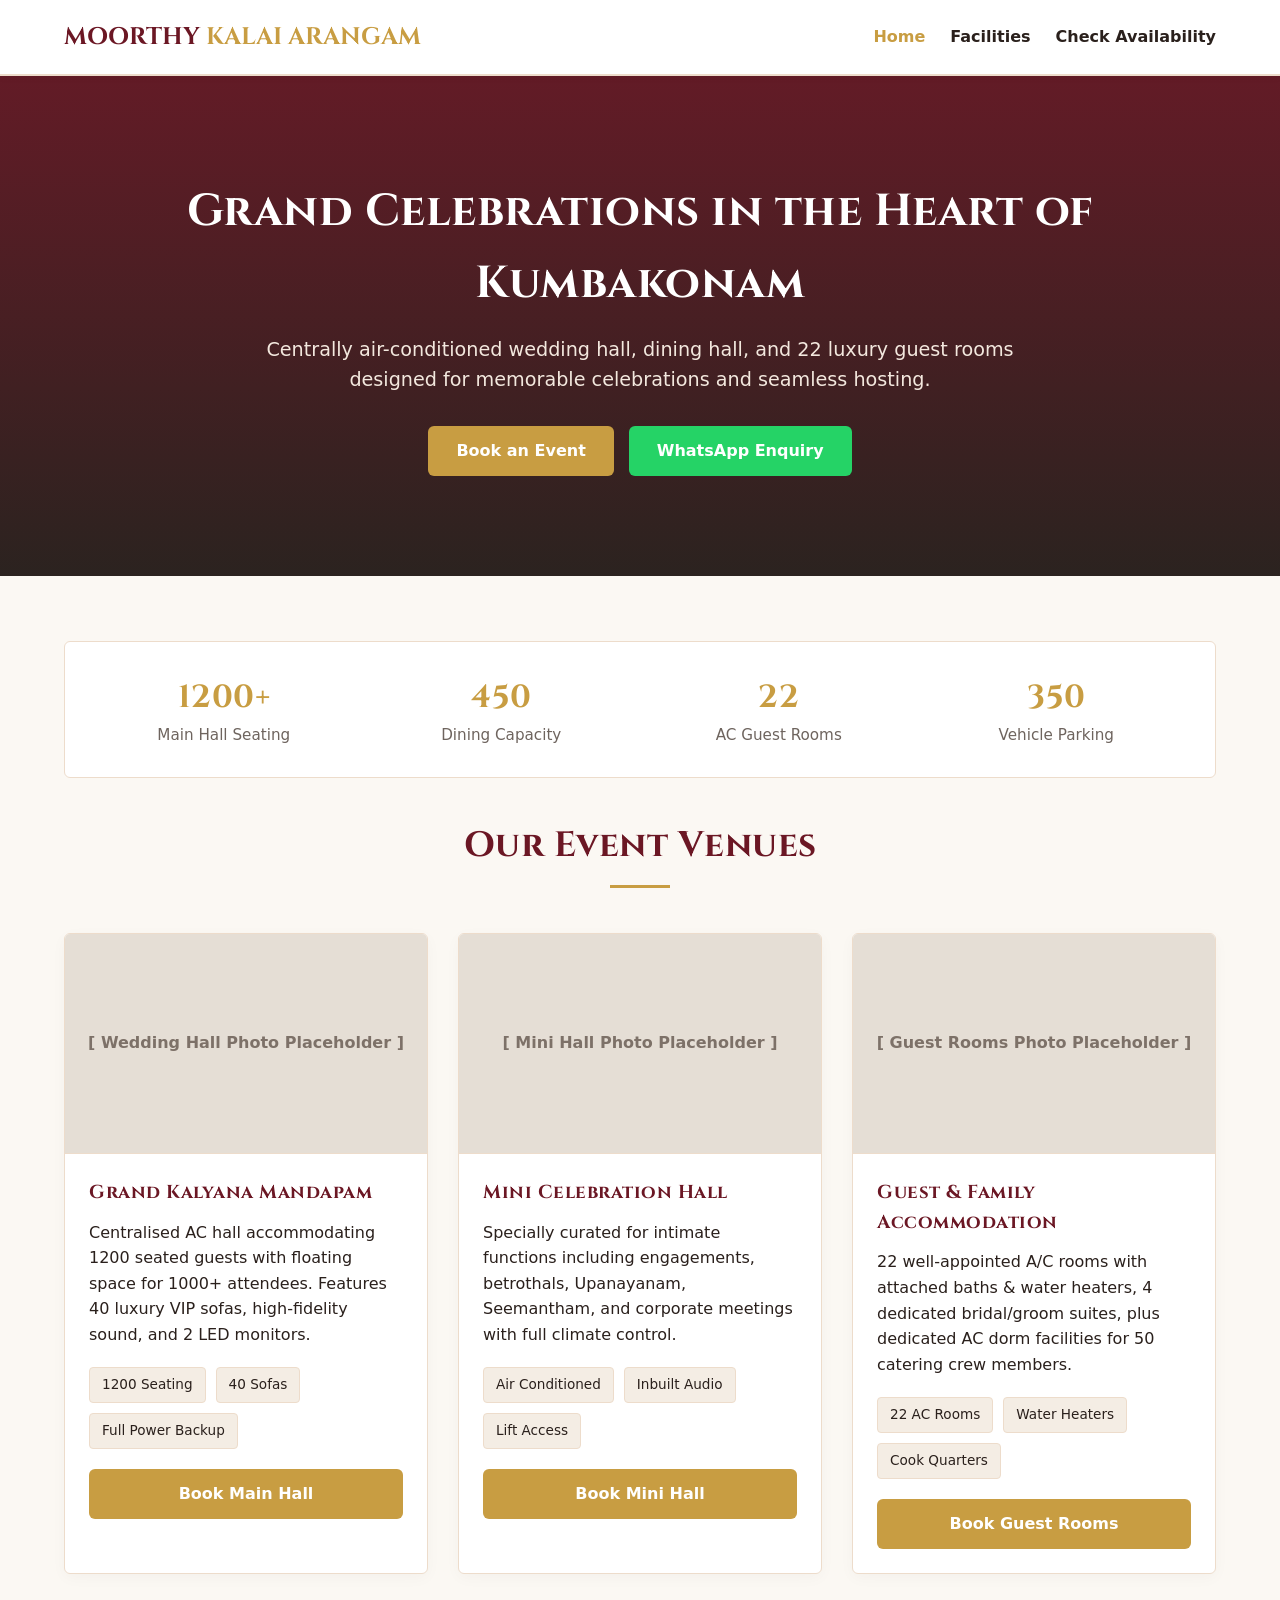
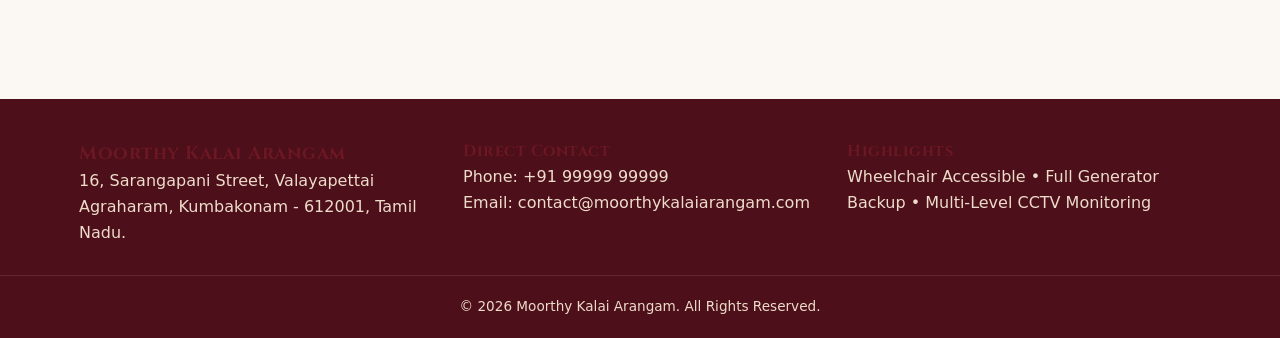
==== index.html @ f866b6bc "Add files via upload" ====
<!DOCTYPE html>
<html lang="en">
<head>
  <meta charset="UTF-8">
  <meta name="viewport" content="width=device-width, initial-scale=1.0">
  <title>Moorthy Kalai Arangam | Kumbakonam Wedding Hall & Rooms</title>
  <link rel="stylesheet" href="style.css">
  <link rel="preconnect" href="https://fonts.googleapis.com">
  <link rel="stylesheet" href="https://fonts.googleapis.com/css2?family=Cinzel:wght@600;700&display=swap">
</head>
<body>

  <header>
    <div class="container nav-bar">
      <div class="logo">MOORTHY <span>KALAI ARANGAM</span></div>
      <ul class="nav-links">
        <li><a href="index.html" class="active">Home</a></li>
        <li><a href="amenities.html">Facilities</a></li>
        <li><a href="contact.html">Check Availability</a></li>
      </ul>
    </div>
  </header>

  <section class="hero">
    <div class="container">
      <h1>Grand Celebrations in the Heart of Kumbakonam</h1>
      <p>Centrally air-conditioned wedding hall, dining hall, and 22 luxury guest rooms designed for memorable celebrations and seamless hosting.</p>
      <div class="cta-group">
        <a href="contact.html" class="btn btn-primary">Book an Event</a>
        <a href="https://wa.me/919999999999?text=Hello%20Moorthy%20Kalai%20Arangam,%20I%20would%20like%20to%20enquire%20about%20hall%20availability." target="_blank" class="btn btn-whatsapp">WhatsApp Enquiry</a>
      </div>
    </div>
  </section>

  <section class="section container">
    <div class="stat-bar">
      <div class="stat-item">
        <h3>1200+</h3>
        <p>Main Hall Seating</p>
      </div>
      <div class="stat-item">
        <h3>450</h3>
        <p>Dining Capacity</p>
      </div>
      <div class="stat-item">
        <h3>22</h3>
        <p>AC Guest Rooms</p>
      </div>
      <div class="stat-item">
        <h3>350</h3>
        <p>Vehicle Parking</p>
      </div>
    </div>

    <div class="section-title">
      <h2>Our Event Venues</h2>
    </div>

    <div class="card-grid">
      <div class="card">
        <div class="image-placeholder">[ Wedding Hall Photo Placeholder ]</div>
        <div class="card-content">
          <h3>Grand Kalyana Mandapam</h3>
          <p>Centralised AC hall accommodating 1200 seated guests with floating space for 1000+ attendees. Features 40 luxury VIP sofas, high-fidelity sound, and 2 LED monitors.</p>
          <div class="badge-grid">
            <span class="badge">1200 Seating</span>
            <span class="badge">40 Sofas</span>
            <span class="badge">Full Power Backup</span>
          </div>
          <a href="contact.html?type=wedding" class="btn btn-primary" style="width: 100%; text-align: center;">Book Main Hall</a>
        </div>
      </div>

      <div class="card">
        <div class="image-placeholder">[ Mini Hall Photo Placeholder ]</div>
        <div class="card-content">
          <h3>Mini Celebration Hall</h3>
          <p>Specially curated for intimate functions including engagements, betrothals, Upanayanam, Seemantham, and corporate meetings with full climate control.</p>
          <div class="badge-grid">
            <span class="badge">Air Conditioned</span>
            <span class="badge">Inbuilt Audio</span>
            <span class="badge">Lift Access</span>
          </div>
          <a href="contact.html?type=mini" class="btn btn-primary" style="width: 100%; text-align: center;">Book Mini Hall</a>
        </div>
      </div>

      <div class="card">
        <div class="image-placeholder">[ Guest Rooms Photo Placeholder ]</div>
        <div class="card-content">
          <h3>Guest & Family Accommodation</h3>
          <p>22 well-appointed A/C rooms with attached baths & water heaters, 4 dedicated bridal/groom suites, plus dedicated AC dorm facilities for 50 catering crew members.</p>
          <div class="badge-grid">
            <span class="badge">22 AC Rooms</span>
            <span class="badge">Water Heaters</span>
            <span class="badge">Cook Quarters</span>
          </div>
          <a href="contact.html?type=rooms" class="btn btn-primary" style="width: 100%; text-align: center;">Book Guest Rooms</a>
        </div>
      </div>
    </div>
  </section>

  <footer>
    <div class="container footer-grid">
      <div>
        <h3>Moorthy Kalai Arangam</h3>
        <p>16, Sarangapani Street, Valayapettai Agraharam, Kumbakonam - 612001, Tamil Nadu.</p>
      </div>
      <div>
        <h4>Direct Contact</h4>
        <p>Phone: +91 99999 99999</p>
        <p>Email: contact@moorthykalaiarangam.com</p>
      </div>
      <div>
        <h4>Highlights</h4>
        <p>Wheelchair Accessible • Full Generator Backup • Multi-Level CCTV Monitoring</p>
      </div>
    </div>
    <div class="footer-bottom">
      &copy; 2026 Moorthy Kalai Arangam. All Rights Reserved.
    </div>
  </footer>

</body>
</html>
---- style.css ----
/* ==========================================================
   STYLE THEME VARIABLES
   ========================================================== */
:root {
  /* Style A: Traditional Heritage (Active by default) */
  --primary: #6b1724;        /* Deep Royal Maroon */
  --primary-dark: #4d0f19;
  --accent: #c89d42;         /* Antique Temple Gold */
  --accent-light: #dfba63;
  --bg-main: #fbf8f3;        /* Warm Ivory */
  --bg-card: #ffffff;
  --text-dark: #2a201c;
  --text-muted: #6e645e;
  --border: #eddccb;
  --font-heading: 'Cinzel', serif, Georgia;
  --font-body: 'Segoe UI', system-ui, sans-serif;
  --radius: 6px;
}

/* To switch to Style B (Contemporary Luxury), replace the variables above with:
:root {
  --primary: #0f172a;        
  --primary-dark: #020617;
  --accent: #d4af37;         
  --accent-light: #e5c158;
  --bg-main: #f8fafc;        
  --bg-card: #ffffff;
  --text-dark: #1e293b;
  --text-muted: #64748b;
  --border: #e2e8f0;
  --font-heading: 'Plus Jakarta Sans', system-ui, sans-serif;
  --font-body: 'Plus Jakarta Sans', system-ui, sans-serif;
  --radius: 14px;
}
*/

* {
  margin: 0;
  padding: 0;
  box-sizing: border-box;
}

body {
  background-color: var(--bg-main);
  color: var(--text-dark);
  font-family: var(--font-body);
  line-height: 1.6;
}

/* Typography */
h1, h2, h3, h4 {
  font-family: var(--font-heading);
  color: var(--primary);
  font-weight: 700;
  letter-spacing: 0.5px;
}

a {
  text-decoration: none;
  color: inherit;
}

.container {
  width: 90%;
  max-width: 1200px;
  margin: 0 auto;
  padding: 0 15px;
}

/* Header & Nav */
header {
  background-color: #fff;
  border-bottom: 2px solid var(--border);
  position: sticky;
  top: 0;
  z-index: 100;
  box-shadow: 0 2px 8px rgba(0,0,0,0.04);
}

.nav-bar {
  display: flex;
  justify-content: space-between;
  align-items: center;
  padding: 18px 0;
}

.logo {
  font-size: 1.5rem;
  font-family: var(--font-heading);
  font-weight: bold;
  color: var(--primary);
}

.logo span {
  color: var(--accent);
}

.nav-links {
  display: flex;
  gap: 25px;
  list-style: none;
}

.nav-links a {
  font-weight: 600;
  color: var(--text-dark);
  transition: color 0.2s ease;
}

.nav-links a:hover, .nav-links a.active {
  color: var(--accent);
}

/* Hero Section */
.hero {
  background: linear-gradient(rgba(107, 23, 36, 0.85), rgba(42, 32, 28, 0.85)), #333;
  color: #fff;
  text-align: center;
  padding: 100px 20px;
}

.hero h1 {
  font-size: 2.8rem;
  color: #fff;
  margin-bottom: 15px;
}

.hero p {
  font-size: 1.2rem;
  max-width: 750px;
  margin: 0 auto 30px;
  color: #f3e8de;
}

.cta-group {
  display: flex;
  justify-content: center;
  gap: 15px;
  flex-wrap: wrap;
}

.btn {
  display: inline-block;
  padding: 12px 28px;
  font-weight: 600;
  border-radius: var(--radius);
  transition: all 0.2s ease;
  cursor: pointer;
  border: none;
}

.btn-primary {
  background-color: var(--accent);
  color: #fff;
}

.btn-primary:hover {
  background-color: var(--accent-light);
}

.btn-whatsapp {
  background-color: #25D366;
  color: #fff;
}

.btn-whatsapp:hover {
  background-color: #1ebc59;
}

/* Grid & Cards */
.section {
  padding: 65px 0;
}

.section-title {
  text-align: center;
  margin-bottom: 45px;
}

.section-title h2 {
  font-size: 2.2rem;
  position: relative;
  display: inline-block;
}

.section-title h2::after {
  content: "";
  display: block;
  width: 60px;
  height: 3px;
  background-color: var(--accent);
  margin: 10px auto 0;
}

.card-grid {
  display: grid;
  grid-template-columns: repeat(auto-fit, minmax(320px, 1fr));
  gap: 30px;
}

.card {
  background: var(--bg-card);
  border: 1px solid var(--border);
  border-radius: var(--radius);
  overflow: hidden;
  box-shadow: 0 4px 15px rgba(0,0,0,0.03);
}

.image-placeholder {
  width: 100%;
  height: 220px;
  background-color: #e5ded5;
  display: flex;
  align-items: center;
  justify-content: center;
  color: #7d7168;
  font-weight: bold;
  border-bottom: 1px solid var(--border);
}

.card-content {
  padding: 24px;
}

.card-content h3 {
  margin-bottom: 12px;
}

/* Feature Badges */
.badge-grid {
  display: flex;
  flex-wrap: wrap;
  gap: 10px;
  margin: 20px 0;
}

.badge {
  background: #f4ede4;
  border: 1px solid var(--border);
  padding: 6px 12px;
  font-size: 0.85rem;
  border-radius: 4px;
  font-weight: 500;
}

/* Stat Grid */
.stat-bar {
  display: grid;
  grid-template-columns: repeat(auto-fit, minmax(200px, 1fr));
  gap: 20px;
  background: #fff;
  padding: 30px;
  border-radius: var(--radius);
  border: 1px solid var(--border);
  text-align: center;
  margin-bottom: 40px;
}

.stat-item h3 {
  font-size: 2rem;
  color: var(--accent);
}

.stat-item p {
  font-size: 0.95rem;
  color: var(--text-muted);
}

/* Form Styles */
.form-container {
  max-width: 650px;
  margin: 0 auto;
  background: #fff;
  border: 1px solid var(--border);
  border-radius: var(--radius);
  padding: 35px;
}

.form-group {
  margin-bottom: 18px;
}

.form-group label {
  display: block;
  margin-bottom: 7px;
  font-weight: 600;
  font-size: 0.9rem;
}

.form-group input, 
.form-group select, 
.form-group textarea {
  width: 100%;
  padding: 12px;
  border: 1px solid #ccc;
  border-radius: var(--radius);
  font-size: 0.95rem;
}

.form-buttons {
  display: flex;
  gap: 15px;
  margin-top: 25px;
}

/* Footer */
footer {
  background-color: var(--primary-dark);
  color: #eedccb;
  padding: 40px 0 20px;
  margin-top: 60px;
}

.footer-grid {
  display: grid;
  grid-template-columns: repeat(auto-fit, minmax(250px, 1fr));
  gap: 30px;
  margin-bottom: 30px;
}

.footer-bottom {
  text-align: center;
  border-top: 1px solid rgba(255,255,255,0.1);
  padding-top: 20px;
  font-size: 0.85rem;
}
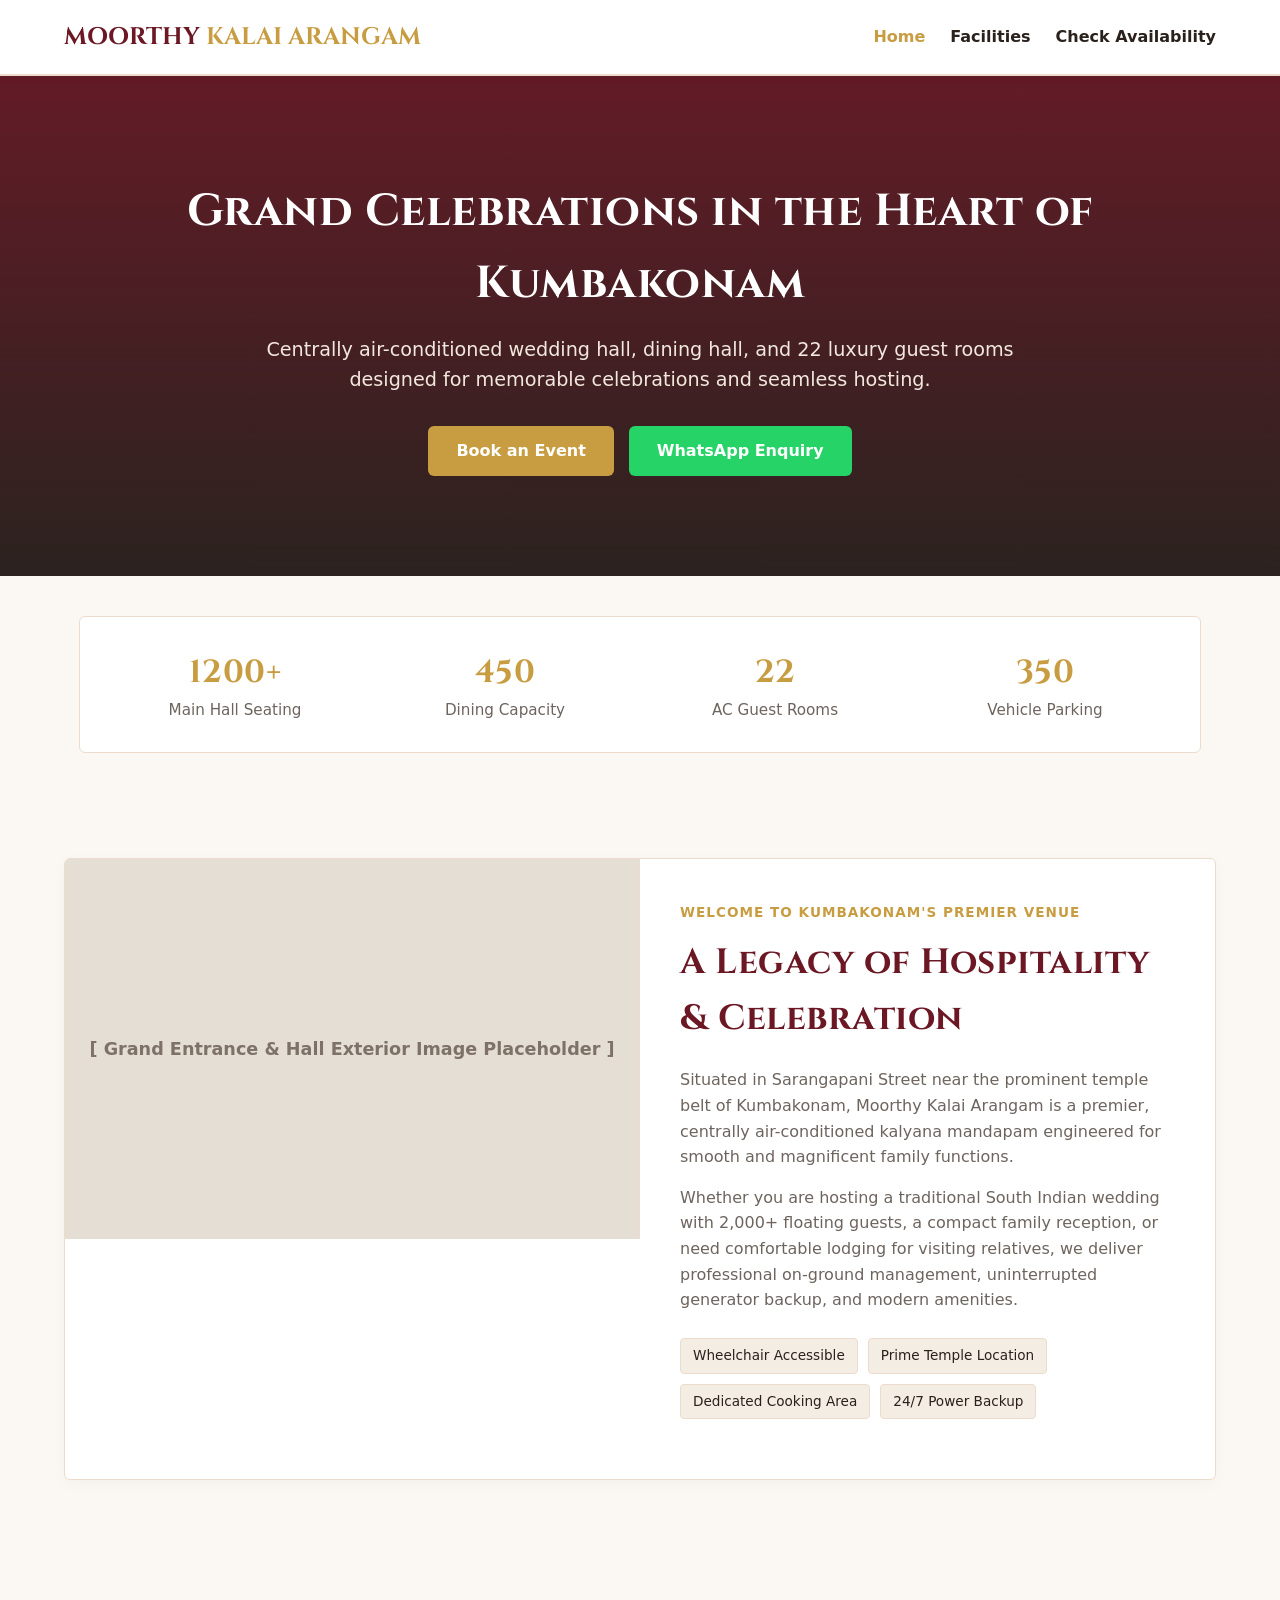
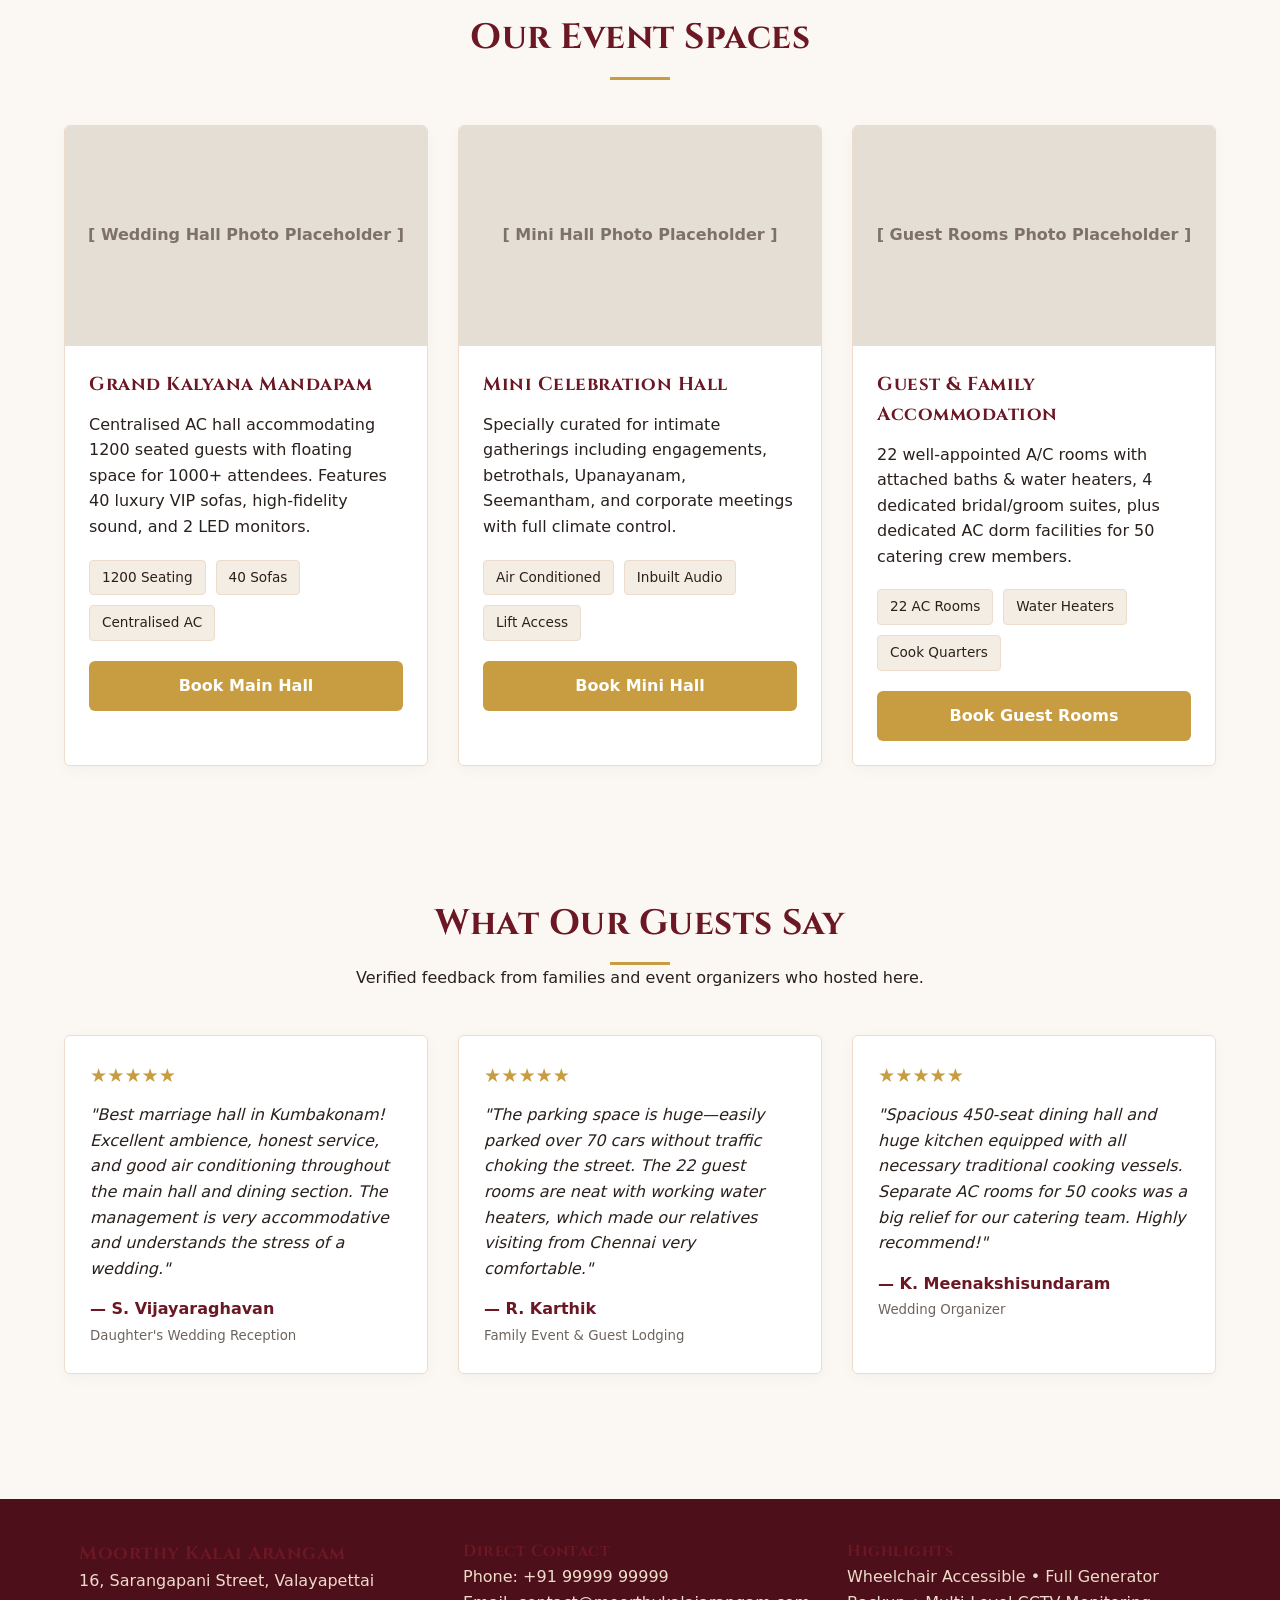
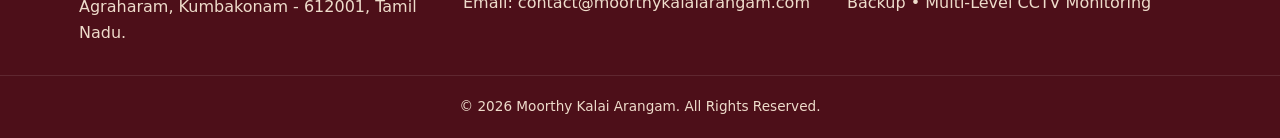
==== commit 589272fc: "Add files via upload" ====
--- a/index.html
+++ b/index.html
@@ -32,7 +32,7 @@
     </div>
   </section>
 
-  <section class="section container">
+  <section class="container" style="margin-top: 40px;">
     <div class="stat-bar">
       <div class="stat-item">
         <h3>1200+</h3>
@@ -51,9 +51,35 @@
         <p>Vehicle Parking</p>
       </div>
     </div>
+  </section>
 
+  <section class="section container">
+    <div class="card" style="display: flex; flex-wrap: wrap; border: 1px solid var(--border); overflow: hidden; background: #fff;">
+      <div class="image-placeholder" style="flex: 1 1 450px; min-height: 380px; border-bottom: none; border-right: 1px solid var(--border); font-size: 1.1rem; text-align: center; padding: 20px;">
+        [ Grand Entrance & Hall Exterior Image Placeholder ]
+      </div>
+      <div style="flex: 1 1 450px; padding: 40px;">
+        <span style="color: var(--accent); font-weight: 700; text-transform: uppercase; font-size: 0.85rem; letter-spacing: 1px;">Welcome to Kumbakonam's Premier Venue</span>
+        <h2 style="font-size: 2.2rem; margin: 10px 0 20px;">A Legacy of Hospitality & Celebration</h2>
+        <p style="margin-bottom: 15px; color: var(--text-muted);">
+          Situated in Sarangapani Street near the prominent temple belt of Kumbakonam, Moorthy Kalai Arangam is a premier, centrally air-conditioned kalyana mandapam engineered for smooth and magnificent family functions.
+        </p>
+        <p style="margin-bottom: 25px; color: var(--text-muted);">
+          Whether you are hosting a traditional South Indian wedding with 2,000+ floating guests, a compact family reception, or need comfortable lodging for visiting relatives, we deliver professional on-ground management, uninterrupted generator backup, and modern amenities.
+        </p>
+        <div class="badge-grid">
+          <span class="badge">Wheelchair Accessible</span>
+          <span class="badge">Prime Temple Location</span>
+          <span class="badge">Dedicated Cooking Area</span>
+          <span class="badge">24/7 Power Backup</span>
+        </div>
+      </div>
+    </div>
+  </section>
+
+  <section class="section container">
     <div class="section-title">
-      <h2>Our Event Venues</h2>
+      <h2>Our Event Spaces</h2>
     </div>
 
     <div class="card-grid">
@@ -65,7 +91,7 @@
           <div class="badge-grid">
             <span class="badge">1200 Seating</span>
             <span class="badge">40 Sofas</span>
-            <span class="badge">Full Power Backup</span>
+            <span class="badge">Centralised AC</span>
           </div>
           <a href="contact.html?type=wedding" class="btn btn-primary" style="width: 100%; text-align: center;">Book Main Hall</a>
         </div>
@@ -75,7 +101,7 @@
         <div class="image-placeholder">[ Mini Hall Photo Placeholder ]</div>
         <div class="card-content">
           <h3>Mini Celebration Hall</h3>
-          <p>Specially curated for intimate functions including engagements, betrothals, Upanayanam, Seemantham, and corporate meetings with full climate control.</p>
+          <p>Specially curated for intimate gatherings including engagements, betrothals, Upanayanam, Seemantham, and corporate meetings with full climate control.</p>
           <div class="badge-grid">
             <span class="badge">Air Conditioned</span>
             <span class="badge">Inbuilt Audio</span>
@@ -97,6 +123,42 @@
           </div>
           <a href="contact.html?type=rooms" class="btn btn-primary" style="width: 100%; text-align: center;">Book Guest Rooms</a>
         </div>
+      </div>
+    </div>
+  </section>
+
+  <section class="section container">
+    <div class="section-title">
+      <h2>What Our Guests Say</h2>
+      <p>Verified feedback from families and event organizers who hosted here.</p>
+    </div>
+
+    <div class="card-grid">
+      <div class="card" style="padding: 25px;">
+        <div style="color: var(--accent); font-size: 1.2rem; margin-bottom: 10px;">★★★★★</div>
+        <p style="font-style: italic; margin-bottom: 15px; color: var(--text-dark);">
+          "Best marriage hall in Kumbakonam! Excellent ambience, honest service, and good air conditioning throughout the main hall and dining section. The management is very accommodative and understands the stress of a wedding."
+        </p>
+        <div style="font-weight: bold; color: var(--primary);">— S. Vijayaraghavan</div>
+        <small style="color: var(--text-muted);">Daughter's Wedding Reception</small>
+      </div>
+
+      <div class="card" style="padding: 25px;">
+        <div style="color: var(--accent); font-size: 1.2rem; margin-bottom: 10px;">★★★★★</div>
+        <p style="font-style: italic; margin-bottom: 15px; color: var(--text-dark);">
+          "The parking space is huge—easily parked over 70 cars without traffic choking the street. The 22 guest rooms are neat with working water heaters, which made our relatives visiting from Chennai very comfortable."
+        </p>
+        <div style="font-weight: bold; color: var(--primary);">— R. Karthik</div>
+        <small style="color: var(--text-muted);">Family Event & Guest Lodging</small>
+      </div>
+
+      <div class="card" style="padding: 25px;">
+        <div style="color: var(--accent); font-size: 1.2rem; margin-bottom: 10px;">★★★★★</div>
+        <p style="font-style: italic; margin-bottom: 15px; color: var(--text-dark);">
+          "Spacious 450-seat dining hall and huge kitchen equipped with all necessary traditional cooking vessels. Separate AC rooms for 50 cooks was a big relief for our catering team. Highly recommend!"
+        </p>
+        <div style="font-weight: bold; color: var(--primary);">— K. Meenakshisundaram</div>
+        <small style="color: var(--text-muted);">Wedding Organizer</small>
       </div>
     </div>
   </section>
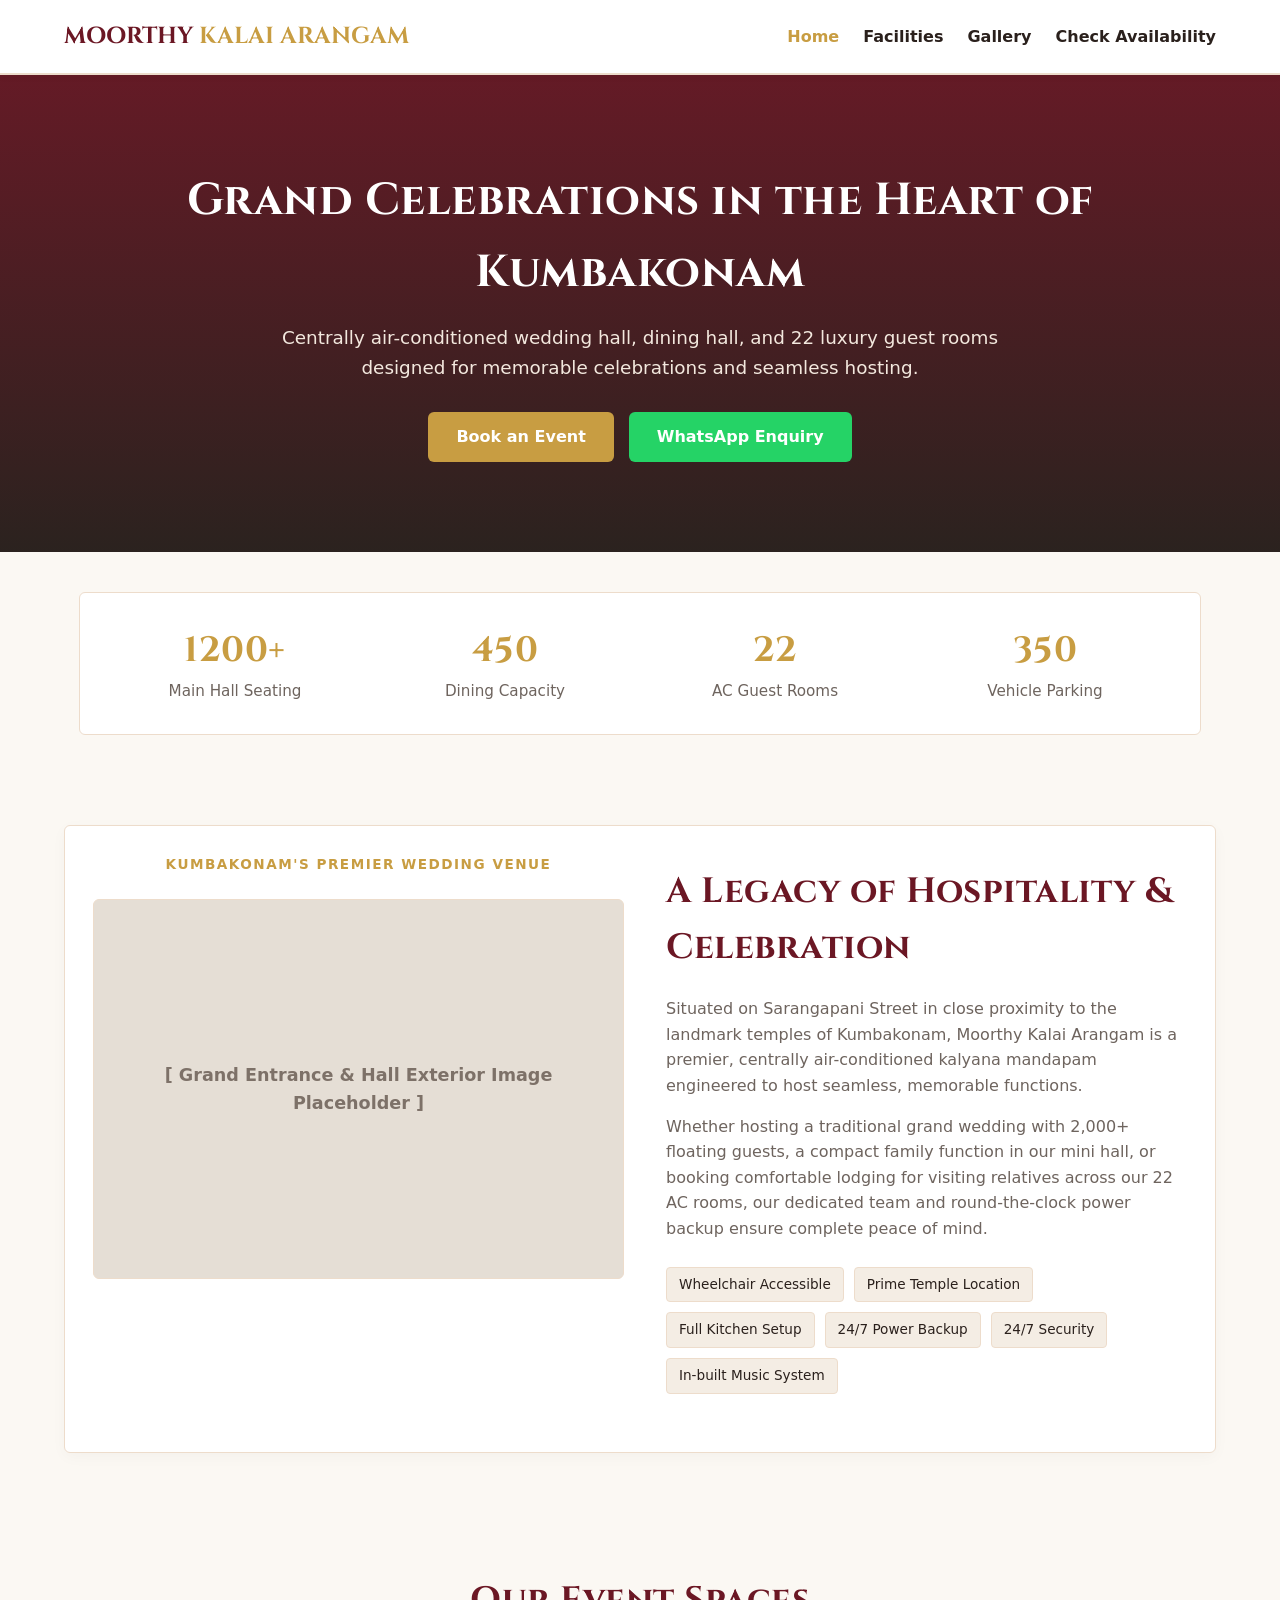
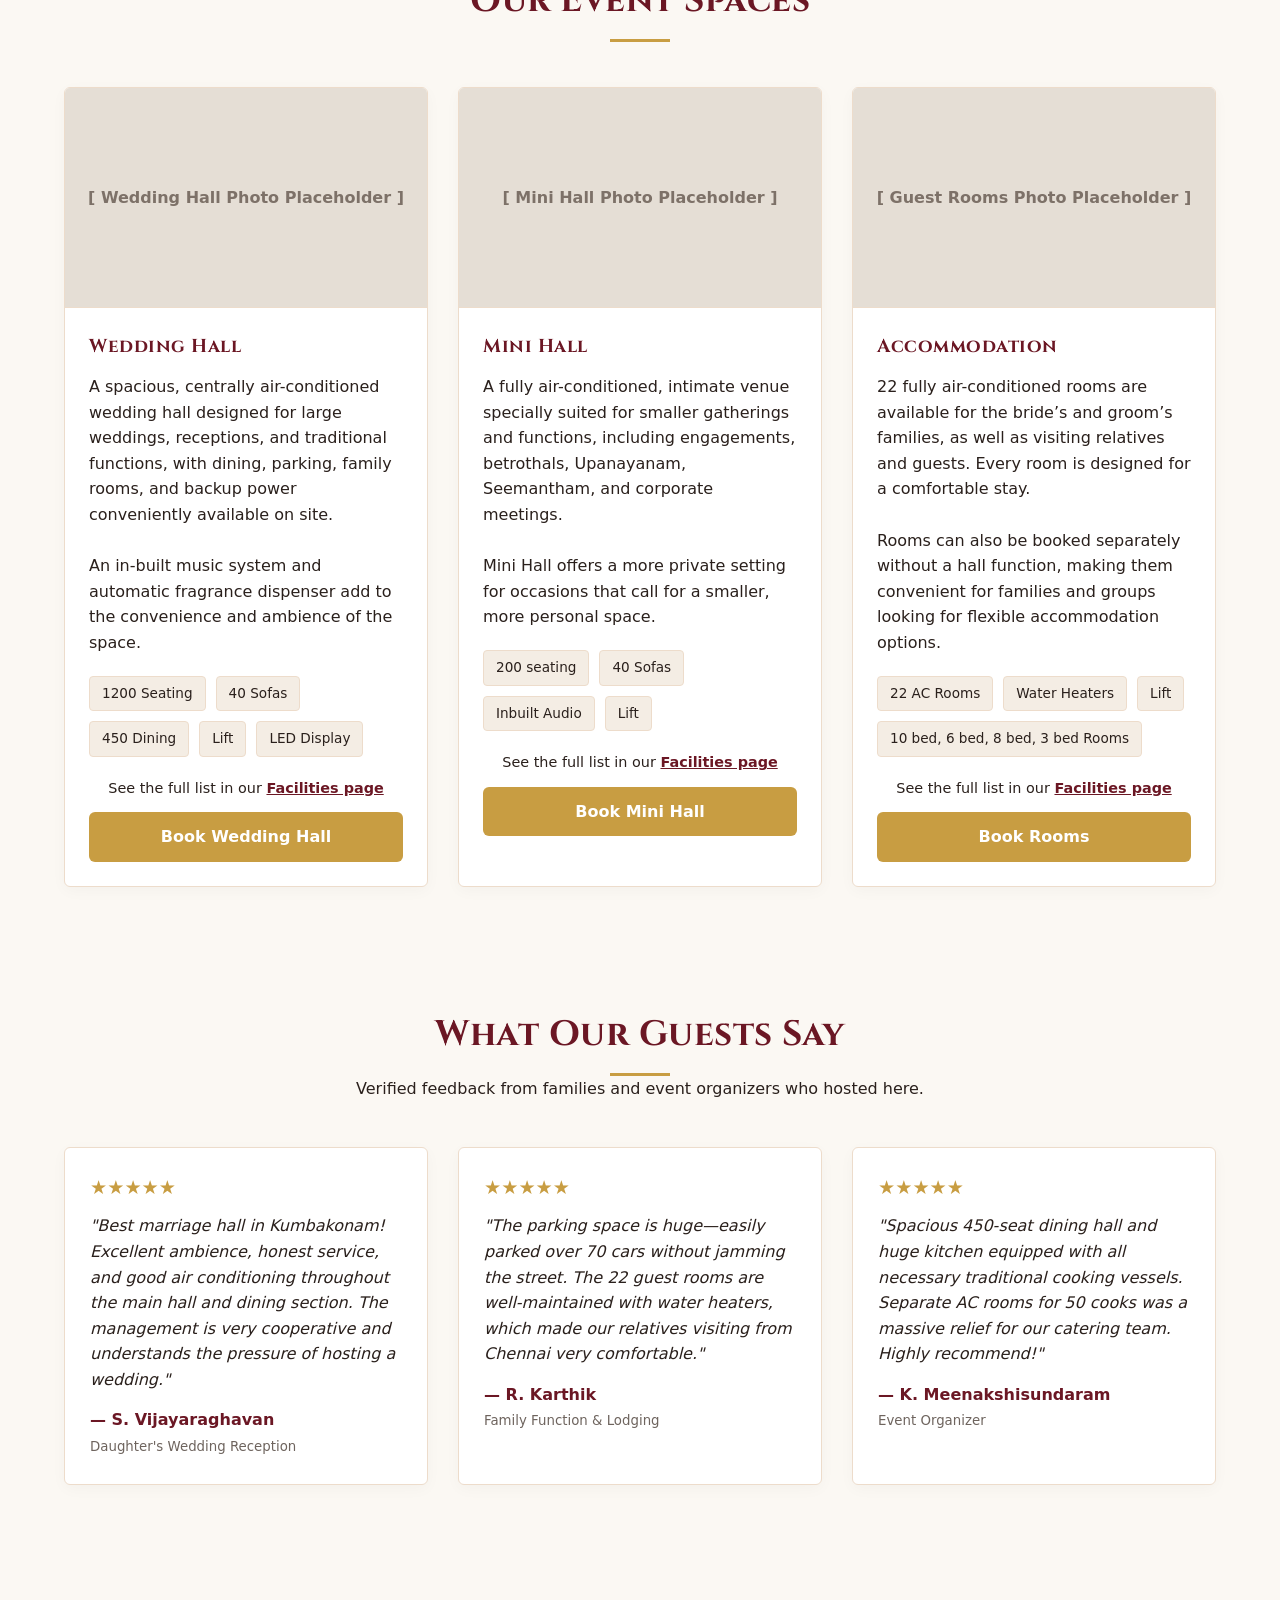
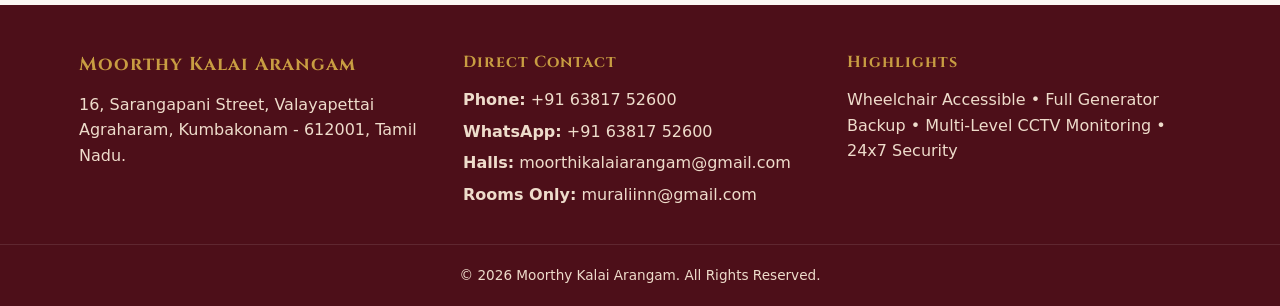
==== commit 459db554: "Add files via upload" ====
--- a/index.html
+++ b/index.html
@@ -16,11 +16,13 @@
       <ul class="nav-links">
         <li><a href="index.html" class="active">Home</a></li>
         <li><a href="amenities.html">Facilities</a></li>
+        <li><a href="gallery.html">Gallery</a></li>
         <li><a href="contact.html">Check Availability</a></li>
       </ul>
     </div>
   </header>
 
+  <!-- Hero Section -->
   <section class="hero">
     <div class="container">
       <h1>Grand Celebrations in the Heart of Kumbakonam</h1>
@@ -32,6 +34,7 @@
     </div>
   </section>
 
+  <!-- Quick Numbers -->
   <section class="container" style="margin-top: 40px;">
     <div class="stat-bar">
       <div class="stat-item">
@@ -53,80 +56,119 @@
     </div>
   </section>
 
+  <!-- About Section -->
+  <!-- About Section -->
   <section class="section container">
-    <div class="card" style="display: flex; flex-wrap: wrap; border: 1px solid var(--border); overflow: hidden; background: #fff;">
-      <div class="image-placeholder" style="flex: 1 1 450px; min-height: 380px; border-bottom: none; border-right: 1px solid var(--border); font-size: 1.1rem; text-align: center; padding: 20px;">
-        [ Grand Entrance & Hall Exterior Image Placeholder ]
-      </div>
-      <div style="flex: 1 1 450px; padding: 40px;">
-        <span style="color: var(--accent); font-weight: 700; text-transform: uppercase; font-size: 0.85rem; letter-spacing: 1px;">Welcome to Kumbakonam's Premier Venue</span>
-        <h2 style="font-size: 2.2rem; margin: 10px 0 20px;">A Legacy of Hospitality & Celebration</h2>
+    <div class="card about-card">
+      <!-- Left Column: Centered Tag + Extra Gap + Image -->
+      <div class="about-left-col" style="flex: 1 1 450px; display: flex; flex-direction: column;">
+        <span style="color: var(--accent); font-weight: 700; text-transform: uppercase; font-size: 0.85rem; letter-spacing: 1.5px; text-align: center; display: block; margin-bottom: 24px;">
+          Kumbakonam's Premier Wedding Venue
+        </span>
+        <div class="image-placeholder about-img" style="flex: 1; width: 100%;">
+          [ Grand Entrance & Hall Exterior Image Placeholder ]
+        </div>
+      </div>
+
+      <!-- Right Column: Story & Highlights -->
+      <div class="about-text" style="flex: 1 1 450px;">
+        <h2 style="font-size: 2.2rem; margin-bottom: 20px;">A Legacy of Hospitality & Celebration</h2>
         <p style="margin-bottom: 15px; color: var(--text-muted);">
-          Situated in Sarangapani Street near the prominent temple belt of Kumbakonam, Moorthy Kalai Arangam is a premier, centrally air-conditioned kalyana mandapam engineered for smooth and magnificent family functions.
+          Situated on Sarangapani Street in close proximity to the landmark temples of Kumbakonam, Moorthy Kalai Arangam is a premier, centrally air-conditioned kalyana mandapam engineered to host seamless, memorable functions.
         </p>
         <p style="margin-bottom: 25px; color: var(--text-muted);">
-          Whether you are hosting a traditional South Indian wedding with 2,000+ floating guests, a compact family reception, or need comfortable lodging for visiting relatives, we deliver professional on-ground management, uninterrupted generator backup, and modern amenities.
+          Whether hosting a traditional grand wedding with 2,000+ floating guests, a compact family function in our mini hall, or booking comfortable lodging for visiting relatives across our 22 AC rooms, our dedicated team and round-the-clock power backup ensure complete peace of mind.
         </p>
         <div class="badge-grid">
           <span class="badge">Wheelchair Accessible</span>
           <span class="badge">Prime Temple Location</span>
-          <span class="badge">Dedicated Cooking Area</span>
+          <span class="badge">Full Kitchen Setup</span>
           <span class="badge">24/7 Power Backup</span>
-        </div>
-      </div>
-    </div>
-  </section>
-
+          <span class="badge">24/7 Security</span>
+          <span class="badge">In-built Music System</span>
+        </div>
+      </div>
+    </div>
+  </section>
+
+  <!-- Event Spaces -->
   <section class="section container">
     <div class="section-title">
       <h2>Our Event Spaces</h2>
     </div>
 
     <div class="card-grid">
+      <!-- Main Hall -->
       <div class="card">
         <div class="image-placeholder">[ Wedding Hall Photo Placeholder ]</div>
         <div class="card-content">
-          <h3>Grand Kalyana Mandapam</h3>
-          <p>Centralised AC hall accommodating 1200 seated guests with floating space for 1000+ attendees. Features 40 luxury VIP sofas, high-fidelity sound, and 2 LED monitors.</p>
+          <h3>Wedding Hall</h3>
+          <p>A spacious, centrally air-conditioned wedding hall designed for large weddings, receptions, and traditional functions, with dining, parking, family rooms, and backup power conveniently available on site.
+<br><br>
+An in-built music system and automatic fragrance dispenser add to the convenience and ambience of the space.
+</p>
           <div class="badge-grid">
             <span class="badge">1200 Seating</span>
             <span class="badge">40 Sofas</span>
-            <span class="badge">Centralised AC</span>
+            <span class="badge">450 Dining</span>
+             <span class="badge">Lift</span>
+              <span class="badge">LED Display</span>
           </div>
-          <a href="contact.html?type=wedding" class="btn btn-primary" style="width: 100%; text-align: center;">Book Main Hall</a>
-        </div>
-      </div>
-
+          <p style="text-align: center; margin: 16px 0 12px; font-size: 0.9rem;">
+           See the full list in our <a href="amenities.html" style="color: var(--primary); font-weight: 600; text-decoration: underline;"> Facilities page </a>
+          </p>
+          <a href="contact.html?type=wedding" class="btn btn-primary" style="width: 100%; text-align: center;">Book Wedding Hall</a>
+        </div>
+      </div>
+
+      <!-- Mini Hall -->
       <div class="card">
         <div class="image-placeholder">[ Mini Hall Photo Placeholder ]</div>
         <div class="card-content">
-          <h3>Mini Celebration Hall</h3>
-          <p>Specially curated for intimate gatherings including engagements, betrothals, Upanayanam, Seemantham, and corporate meetings with full climate control.</p>
+          <h3>Mini Hall</h3>
+          <p>A fully air-conditioned, intimate venue specially suited for smaller gatherings and functions, including engagements, betrothals, Upanayanam, Seemantham, and corporate meetings.
+<br><br>
+Mini Hall offers a more private setting for occasions that call for a smaller, more personal space.</p>
           <div class="badge-grid">
-            <span class="badge">Air Conditioned</span>
+            <span class="badge">200 seating</span>
+            <span class="badge"> 40 Sofas</span>
+           
             <span class="badge">Inbuilt Audio</span>
-            <span class="badge">Lift Access</span>
+            <span class="badge">Lift</span>
           </div>
+          <p style="text-align: center; margin: 16px 0 12px; font-size: 0.9rem;">
+           See the full list in our <a href="amenities.html" style="color: var(--primary); font-weight: 600; text-decoration: underline;"> Facilities page </a>
+          </p>
           <a href="contact.html?type=mini" class="btn btn-primary" style="width: 100%; text-align: center;">Book Mini Hall</a>
         </div>
       </div>
 
+      <!-- Accommodation -->
       <div class="card">
         <div class="image-placeholder">[ Guest Rooms Photo Placeholder ]</div>
         <div class="card-content">
-          <h3>Guest & Family Accommodation</h3>
-          <p>22 well-appointed A/C rooms with attached baths & water heaters, 4 dedicated bridal/groom suites, plus dedicated AC dorm facilities for 50 catering crew members.</p>
+          <h3>Accommodation</h3>
+          <p>22 fully air-conditioned rooms are available for the bride’s and groom’s families, as well as visiting relatives and guests. Every room is designed for a comfortable stay.
+<br><br>
+Rooms can also be booked separately without a hall function, making them convenient for families and groups looking for flexible accommodation options.
+
+</p>
           <div class="badge-grid">
             <span class="badge">22 AC Rooms</span>
             <span class="badge">Water Heaters</span>
-            <span class="badge">Cook Quarters</span>
+            <span class="badge">Lift</span>
+            <span class="badge">10 bed, 6 bed, 8 bed, 3 bed Rooms</span>
           </div>
-          <a href="contact.html?type=rooms" class="btn btn-primary" style="width: 100%; text-align: center;">Book Guest Rooms</a>
-        </div>
-      </div>
-    </div>
-  </section>
-
+          <p style="text-align: center; margin: 16px 0 12px; font-size: 0.9rem;">
+           See the full list in our <a href="amenities.html" style="color: var(--primary); font-weight: 600; text-decoration: underline;"> Facilities page </a>
+          </p>
+          <a href="contact.html?type=rooms" class="btn btn-primary" style="width: 100%; text-align: center;">Book Rooms</a>
+        </div>
+      </div>
+    </div>
+  </section>
+
+  <!-- Customer Reviews -->
   <section class="section container">
     <div class="section-title">
       <h2>What Our Guests Say</h2>
@@ -137,7 +179,7 @@
       <div class="card" style="padding: 25px;">
         <div style="color: var(--accent); font-size: 1.2rem; margin-bottom: 10px;">★★★★★</div>
         <p style="font-style: italic; margin-bottom: 15px; color: var(--text-dark);">
-          "Best marriage hall in Kumbakonam! Excellent ambience, honest service, and good air conditioning throughout the main hall and dining section. The management is very accommodative and understands the stress of a wedding."
+          "Best marriage hall in Kumbakonam! Excellent ambience, honest service, and good air conditioning throughout the main hall and dining section. The management is very cooperative and understands the pressure of hosting a wedding."
         </p>
         <div style="font-weight: bold; color: var(--primary);">— S. Vijayaraghavan</div>
         <small style="color: var(--text-muted);">Daughter's Wedding Reception</small>
@@ -146,23 +188,24 @@
       <div class="card" style="padding: 25px;">
         <div style="color: var(--accent); font-size: 1.2rem; margin-bottom: 10px;">★★★★★</div>
         <p style="font-style: italic; margin-bottom: 15px; color: var(--text-dark);">
-          "The parking space is huge—easily parked over 70 cars without traffic choking the street. The 22 guest rooms are neat with working water heaters, which made our relatives visiting from Chennai very comfortable."
+          "The parking space is huge—easily parked over 70 cars without jamming the street. The 22 guest rooms are well-maintained with water heaters, which made our relatives visiting from Chennai very comfortable."
         </p>
         <div style="font-weight: bold; color: var(--primary);">— R. Karthik</div>
-        <small style="color: var(--text-muted);">Family Event & Guest Lodging</small>
+        <small style="color: var(--text-muted);">Family Function & Lodging</small>
       </div>
 
       <div class="card" style="padding: 25px;">
         <div style="color: var(--accent); font-size: 1.2rem; margin-bottom: 10px;">★★★★★</div>
         <p style="font-style: italic; margin-bottom: 15px; color: var(--text-dark);">
-          "Spacious 450-seat dining hall and huge kitchen equipped with all necessary traditional cooking vessels. Separate AC rooms for 50 cooks was a big relief for our catering team. Highly recommend!"
+          "Spacious 450-seat dining hall and huge kitchen equipped with all necessary traditional cooking vessels. Separate AC rooms for 50 cooks was a massive relief for our catering team. Highly recommend!"
         </p>
         <div style="font-weight: bold; color: var(--primary);">— K. Meenakshisundaram</div>
-        <small style="color: var(--text-muted);">Wedding Organizer</small>
-      </div>
-    </div>
-  </section>
-
+        <small style="color: var(--text-muted);">Event Organizer</small>
+      </div>
+    </div>
+  </section>
+
+  <!-- Footer -->
   <footer>
     <div class="container footer-grid">
       <div>
@@ -171,12 +214,22 @@
       </div>
       <div>
         <h4>Direct Contact</h4>
-        <p>Phone: +91 99999 99999</p>
-        <p>Email: contact@moorthykalaiarangam.com</p>
+        <p style="margin-bottom: 6px;">
+          <strong>Phone:</strong> <a href="tel:+91 63817 52600" style="color: inherit;">+91 63817 52600</a>
+        </p>
+        <p style="margin-bottom: 6px;">
+          <strong>WhatsApp:</strong> <a href="https://wa.me/916381752600" target="_blank" style="color: inherit;">+91 63817 52600</a>
+        </p>
+        <p style="margin-bottom: 6px;">
+          <strong>Halls:</strong> <a href="mailto:moorthikalaiarangam@gmail.com" style="color: inherit;">moorthikalaiarangam@gmail.com</a>
+        </p>
+        <p style="margin-bottom: 6px;">
+          <strong>Rooms Only:</strong> <a href="mailto:muraliinn@gmail.com" style="color: inherit;">muraliinn@gmail.com</a>
+        </p>
       </div>
       <div>
         <h4>Highlights</h4>
-        <p>Wheelchair Accessible • Full Generator Backup • Multi-Level CCTV Monitoring</p>
+        <p>Wheelchair Accessible • Full Generator Backup • Multi-Level CCTV Monitoring • 24x7 Security</p>
       </div>
     </div>
     <div class="footer-bottom">
--- a/style.css
+++ b/style.css
@@ -2,7 +2,7 @@
    STYLE THEME VARIABLES
    ========================================================== */
 :root {
-  /* Style A: Traditional Heritage (Active by default) */
+  /* Style A: Traditional Heritage (Default) */
   --primary: #6b1724;        /* Deep Royal Maroon */
   --primary-dark: #4d0f19;
   --accent: #c89d42;         /* Antique Temple Gold */
@@ -17,23 +17,7 @@
   --radius: 6px;
 }
 
-/* To switch to Style B (Contemporary Luxury), replace the variables above with:
-:root {
-  --primary: #0f172a;        
-  --primary-dark: #020617;
-  --accent: #d4af37;         
-  --accent-light: #e5c158;
-  --bg-main: #f8fafc;        
-  --bg-card: #ffffff;
-  --text-dark: #1e293b;
-  --text-muted: #64748b;
-  --border: #e2e8f0;
-  --font-heading: 'Plus Jakarta Sans', system-ui, sans-serif;
-  --font-body: 'Plus Jakarta Sans', system-ui, sans-serif;
-  --radius: 14px;
-}
-*/
-
+/* Base Reset */
 * {
   margin: 0;
   padding: 0;
@@ -67,14 +51,14 @@
   padding: 0 15px;
 }
 
-/* Header & Nav */
+/* Header & Navigation */
 header {
-  background-color: #fff;
+  background-color: #ffffff;
   border-bottom: 2px solid var(--border);
   position: sticky;
   top: 0;
   z-index: 100;
-  box-shadow: 0 2px 8px rgba(0,0,0,0.04);
+  box-shadow: 0 2px 8px rgba(0, 0, 0, 0.04);
 }
 
 .nav-bar {
@@ -85,7 +69,7 @@
 }
 
 .logo {
-  font-size: 1.5rem;
+  font-size: 1.45rem;
   font-family: var(--font-heading);
   font-weight: bold;
   color: var(--primary);
@@ -97,7 +81,7 @@
 
 .nav-links {
   display: flex;
-  gap: 25px;
+  gap: 24px;
   list-style: none;
 }
 
@@ -107,26 +91,27 @@
   transition: color 0.2s ease;
 }
 
-.nav-links a:hover, .nav-links a.active {
+.nav-links a:hover,
+.nav-links a.active {
   color: var(--accent);
 }
 
 /* Hero Section */
 .hero {
-  background: linear-gradient(rgba(107, 23, 36, 0.85), rgba(42, 32, 28, 0.85)), #333;
-  color: #fff;
-  text-align: center;
-  padding: 100px 20px;
+  background: linear-gradient(rgba(107, 23, 36, 0.88), rgba(42, 32, 28, 0.88)), #333333;
+  color: #ffffff;
+  text-align: center;
+  padding: 90px 20px;
 }
 
 .hero h1 {
   font-size: 2.8rem;
-  color: #fff;
+  color: #ffffff;
   margin-bottom: 15px;
 }
 
 .hero p {
-  font-size: 1.2rem;
+  font-size: 1.15rem;
   max-width: 750px;
   margin: 0 auto 30px;
   color: #f3e8de;
@@ -139,19 +124,22 @@
   flex-wrap: wrap;
 }
 
+/* Buttons */
 .btn {
   display: inline-block;
+  width: auto;
   padding: 12px 28px;
   font-weight: 600;
   border-radius: var(--radius);
   transition: all 0.2s ease;
   cursor: pointer;
   border: none;
+  text-align: center;
 }
 
 .btn-primary {
   background-color: var(--accent);
-  color: #fff;
+  color: #ffffff;
 }
 
 .btn-primary:hover {
@@ -159,17 +147,17 @@
 }
 
 .btn-whatsapp {
-  background-color: #25D366;
-  color: #fff;
+  background-color: #25d366;
+  color: #ffffff;
 }
 
 .btn-whatsapp:hover {
   background-color: #1ebc59;
 }
 
-/* Grid & Cards */
+/* Layout Blocks */
 .section {
-  padding: 65px 0;
+  padding: 60px 0;
 }
 
 .section-title {
@@ -203,7 +191,7 @@
   border: 1px solid var(--border);
   border-radius: var(--radius);
   overflow: hidden;
-  box-shadow: 0 4px 15px rgba(0,0,0,0.03);
+  box-shadow: 0 4px 15px rgba(0, 0, 0, 0.03);
 }
 
 .image-placeholder {
@@ -216,6 +204,8 @@
   color: #7d7168;
   font-weight: bold;
   border-bottom: 1px solid var(--border);
+  text-align: center;
+  padding: 15px;
 }
 
 .card-content {
@@ -226,7 +216,48 @@
   margin-bottom: 12px;
 }
 
-/* Feature Badges */
+/* About Section: Vertically Centered Box */
+/* .about-card {
+  display: flex;
+  align-items: center;
+  background: #ffffff;
+  border: 1px solid var(--border);
+  border-radius: var(--radius);
+  overflow: hidden;
+  padding: 24px;
+  gap: 32px;
+} */
+
+.about-card {
+  display: flex;
+  align-items: flex-start; /* Aligns both columns evenly at the top */
+  background: #ffffff;
+  border: 1px solid var(--border);
+  border-radius: var(--radius);
+  overflow: hidden;
+  padding: 28px;
+  gap: 32px;
+}
+
+.about-card .about-img {
+  flex: 1 1 450px;
+  min-height: 380px;
+  border: 1px solid var(--border);
+  border-radius: var(--radius);
+  display: flex;
+  align-items: center;
+  justify-content: center;
+  font-size: 1.1rem;
+  text-align: center;
+  padding: 20px;
+}
+
+.about-card .about-text {
+  flex: 1 1 450px;
+  padding: 10px;
+}
+
+/* Badges */
 .badge-grid {
   display: flex;
   flex-wrap: wrap;
@@ -248,16 +279,16 @@
   display: grid;
   grid-template-columns: repeat(auto-fit, minmax(200px, 1fr));
   gap: 20px;
-  background: #fff;
+  background: #ffffff;
   padding: 30px;
   border-radius: var(--radius);
   border: 1px solid var(--border);
   text-align: center;
-  margin-bottom: 40px;
+  margin-bottom: 30px;
 }
 
 .stat-item h3 {
-  font-size: 2rem;
+  font-size: 2.2rem;
   color: var(--accent);
 }
 
@@ -266,14 +297,136 @@
   color: var(--text-muted);
 }
 
-/* Form Styles */
+/* Gallery Carousels */
+.gallery-block {
+  margin-bottom: 60px;
+}
+
+.gallery-header {
+  margin-bottom: 16px;
+}
+
+.gallery-header h3 {
+  font-size: 1.5rem;
+  color: var(--primary);
+  margin-bottom: 4px;
+}
+
+.gallery-header p {
+  color: var(--text-muted);
+  font-size: 0.95rem;
+}
+
+.carousel-container {
+  position: relative;
+  width: 100%;
+  max-width: 960px;
+  margin: 0 auto;
+  border-radius: var(--radius);
+  overflow: hidden;
+  border: 1px solid var(--border);
+  box-shadow: 0 4px 20px rgba(0, 0, 0, 0.06);
+  background: #000000;
+}
+
+.carousel-track {
+  position: relative;
+  width: 100%;
+  height: 480px;
+}
+
+.carousel-slide {
+  display: none;
+  width: 100%;
+  height: 100%;
+  opacity: 0;
+  transition: opacity 0.35s ease-in-out;
+}
+
+.carousel-slide.active {
+  display: block;
+  opacity: 1;
+}
+
+.carousel-slide img,
+.gallery-placeholder {
+  width: 100%;
+  height: 100%;
+  object-fit: cover;
+}
+
+.gallery-placeholder {
+  background: linear-gradient(135deg, #eee3d5 0%, #dfd3c3 100%);
+  display: flex;
+  flex-direction: column;
+  align-items: center;
+  justify-content: center;
+  color: #63574c;
+  padding: 20px;
+  text-align: center;
+}
+
+.gallery-placeholder .placeholder-icon {
+  font-size: 3rem;
+  margin-bottom: 12px;
+}
+
+.gallery-placeholder .placeholder-text {
+  font-size: 1.1rem;
+  font-weight: 600;
+  max-width: 600px;
+}
+
+.carousel-btn {
+  position: absolute;
+  top: 50%;
+  transform: translateY(-50%);
+  background: rgba(42, 32, 28, 0.65);
+  color: #ffffff;
+  border: none;
+  font-size: 1.6rem;
+  padding: 12px 18px;
+  cursor: pointer;
+  border-radius: var(--radius);
+  transition: background 0.2s ease;
+  user-select: none;
+  z-index: 10;
+}
+
+.carousel-btn:hover {
+  background: var(--accent);
+}
+
+.carousel-btn.prev {
+  left: 15px;
+}
+
+.carousel-btn.next {
+  right: 15px;
+}
+
+.carousel-counter {
+  position: absolute;
+  bottom: 15px;
+  right: 15px;
+  background: rgba(0, 0, 0, 0.65);
+  color: #ffffff;
+  font-size: 0.85rem;
+  font-weight: 600;
+  padding: 5px 14px;
+  border-radius: 20px;
+  letter-spacing: 1px;
+}
+
+/* Forms */
 .form-container {
-  max-width: 650px;
+  max-width: 680px;
   margin: 0 auto;
-  background: #fff;
+  background: #ffffff;
   border: 1px solid var(--border);
   border-radius: var(--radius);
   padding: 35px;
+  box-shadow: 0 4px 15px rgba(0, 0, 0, 0.03);
 }
 
 .form-group {
@@ -292,9 +445,10 @@
 .form-group textarea {
   width: 100%;
   padding: 12px;
-  border: 1px solid #ccc;
+  border: 1px solid #cccccc;
   border-radius: var(--radius);
   font-size: 0.95rem;
+  font-family: inherit;
 }
 
 .form-buttons {
@@ -307,7 +461,7 @@
 footer {
   background-color: var(--primary-dark);
   color: #eedccb;
-  padding: 40px 0 20px;
+  padding: 45px 0 20px;
   margin-top: 60px;
 }
 
@@ -320,7 +474,90 @@
 
 .footer-bottom {
   text-align: center;
-  border-top: 1px solid rgba(255,255,255,0.1);
+  border-top: 1px solid rgba(255, 255, 255, 0.1);
   padding-top: 20px;
   font-size: 0.85rem;
+}
+
+footer h3, 
+footer h4 {
+  color: var(--accent); /* Bright Antique Gold */
+  margin-bottom: 12px;
+  letter-spacing: 1px;
+}
+
+/* ==========================================================
+   RESPONSIVENESS (PHONES & TABLETS)
+   ========================================================== */
+@media (max-width: 768px) {
+  .nav-bar {
+    flex-direction: column;
+    gap: 14px;
+    text-align: center;
+  }
+
+  .nav-links {
+    gap: 15px;
+    flex-wrap: wrap;
+    justify-content: center;
+    padding: 0;
+  }
+
+  .hero h1 {
+    font-size: 2rem;
+  }
+
+  .hero p {
+    font-size: 1rem;
+  }
+
+  .cta-group {
+    flex-direction: column;
+    align-items: center;
+  }
+
+  .cta-group .btn {
+    width: 100%;
+    max-width: 280px;
+  }
+
+  .section-title h2 {
+    font-size: 1.8rem;
+  }
+
+  .about-card {
+    flex-direction: column;
+    padding: 20px;
+    gap: 20px;
+  }
+
+  .about-card .about-img {
+    width: 100%;
+    min-height: 240px;
+  }
+
+  .about-card .about-text {
+    padding: 0;
+  }
+
+  .form-container {
+    padding: 20px;
+  }
+
+  .form-buttons {
+    flex-direction: column;
+  }
+
+  .carousel-track {
+    height: 280px;
+  }
+
+  .gallery-placeholder .placeholder-text {
+    font-size: 0.9rem;
+  }
+
+  .carousel-btn {
+    padding: 8px 12px;
+    font-size: 1.2rem;
+  }
 }
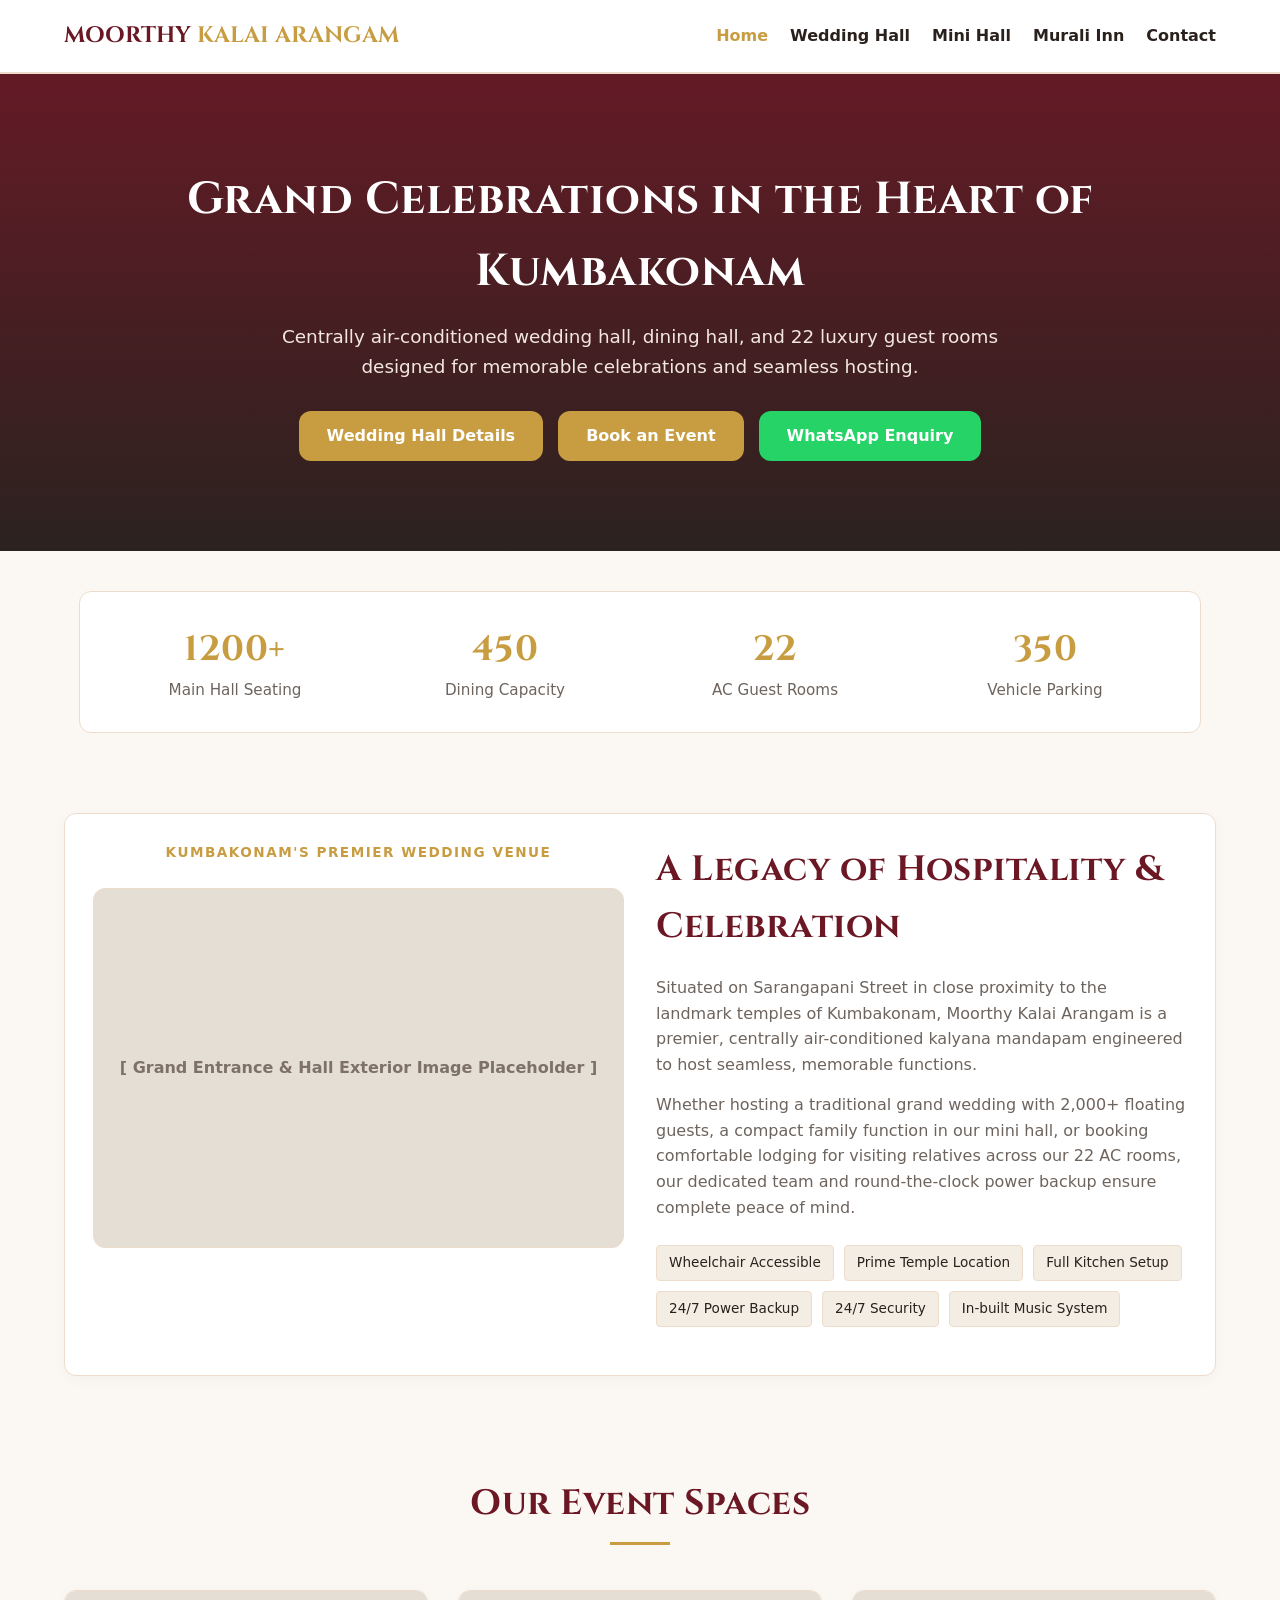
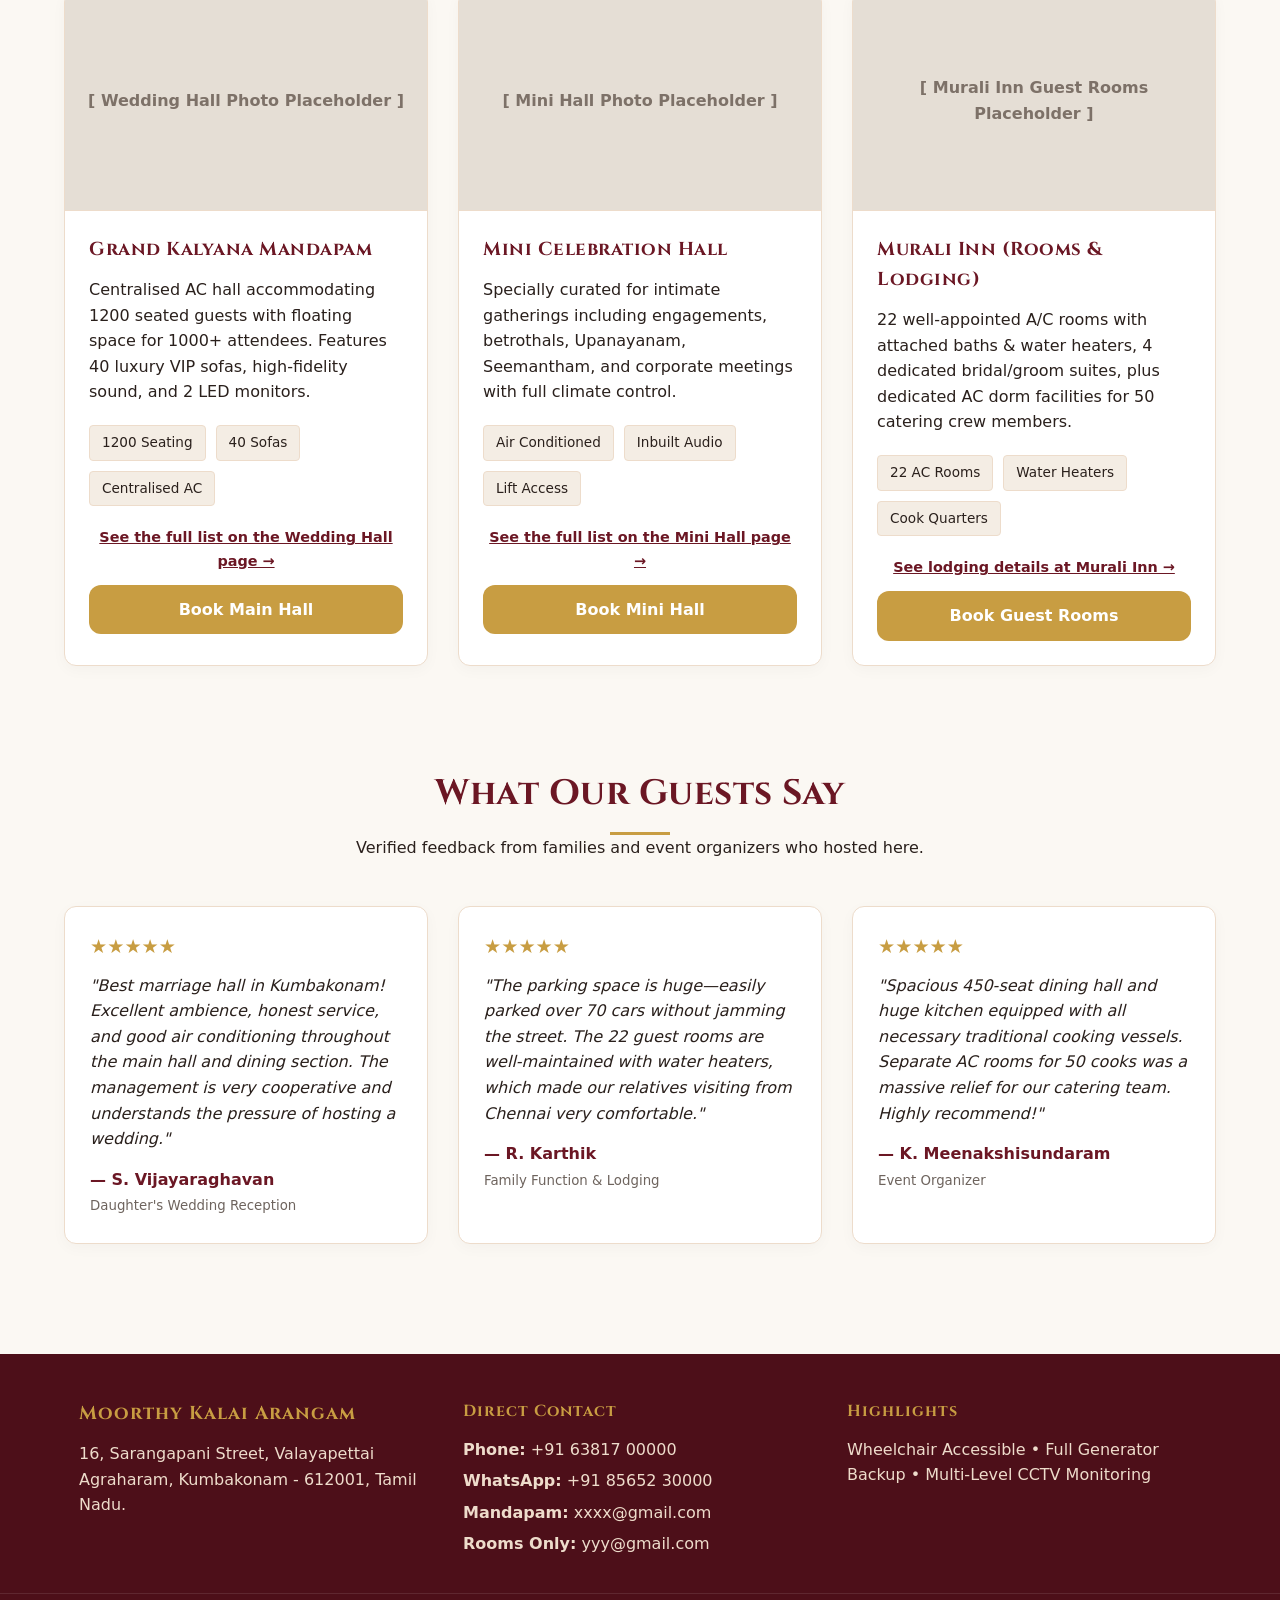
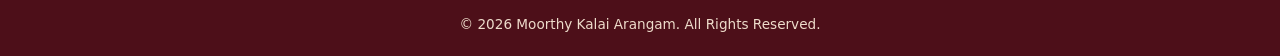
==== commit 5529a3bc: "Add files via upload" ====
--- a/index.html
+++ b/index.html
@@ -15,9 +15,10 @@
       <div class="logo">MOORTHY <span>KALAI ARANGAM</span></div>
       <ul class="nav-links">
         <li><a href="index.html" class="active">Home</a></li>
-        <li><a href="amenities.html">Facilities</a></li>
-        <li><a href="gallery.html">Gallery</a></li>
-        <li><a href="contact.html">Check Availability</a></li>
+        <li><a href="wedding-hall.html">Wedding Hall</a></li>
+        <li><a href="mini-hall.html">Mini Hall</a></li>
+        <li><a href="murali-inn.html">Murali Inn</a></li>
+        <li><a href="contact.html">Contact</a></li>
       </ul>
     </div>
   </header>
@@ -28,8 +29,9 @@
       <h1>Grand Celebrations in the Heart of Kumbakonam</h1>
       <p>Centrally air-conditioned wedding hall, dining hall, and 22 luxury guest rooms designed for memorable celebrations and seamless hosting.</p>
       <div class="cta-group">
+        <a href="wedding-hall.html" class="btn btn-primary">Wedding Hall Details</a>
         <a href="contact.html" class="btn btn-primary">Book an Event</a>
-        <a href="https://wa.me/919999999999?text=Hello%20Moorthy%20Kalai%20Arangam,%20I%20would%20like%20to%20enquire%20about%20hall%20availability." target="_blank" class="btn btn-whatsapp">WhatsApp Enquiry</a>
+        <a href="https://wa.me/918565230000?text=Hello%20Moorthy%20Kalai%20Arangam,%20I%20would%20like%20to%20enquire%20about%20hall%20availability." target="_blank" class="btn btn-whatsapp">WhatsApp Enquiry</a>
       </div>
     </div>
   </section>
@@ -57,10 +59,8 @@
   </section>
 
   <!-- About Section -->
-  <!-- About Section -->
   <section class="section container">
     <div class="card about-card">
-      <!-- Left Column: Centered Tag + Extra Gap + Image -->
       <div class="about-left-col" style="flex: 1 1 450px; display: flex; flex-direction: column;">
         <span style="color: var(--accent); font-weight: 700; text-transform: uppercase; font-size: 0.85rem; letter-spacing: 1.5px; text-align: center; display: block; margin-bottom: 24px;">
           Kumbakonam's Premier Wedding Venue
@@ -70,7 +70,6 @@
         </div>
       </div>
 
-      <!-- Right Column: Story & Highlights -->
       <div class="about-text" style="flex: 1 1 450px;">
         <h2 style="font-size: 2.2rem; margin-bottom: 20px;">A Legacy of Hospitality & Celebration</h2>
         <p style="margin-bottom: 15px; color: var(--text-muted);">
@@ -91,7 +90,7 @@
     </div>
   </section>
 
-  <!-- Event Spaces -->
+  <!-- Our Event Spaces -->
   <section class="section container">
     <div class="section-title">
       <h2>Our Event Spaces</h2>
@@ -102,22 +101,17 @@
       <div class="card">
         <div class="image-placeholder">[ Wedding Hall Photo Placeholder ]</div>
         <div class="card-content">
-          <h3>Wedding Hall</h3>
-          <p>A spacious, centrally air-conditioned wedding hall designed for large weddings, receptions, and traditional functions, with dining, parking, family rooms, and backup power conveniently available on site.
-<br><br>
-An in-built music system and automatic fragrance dispenser add to the convenience and ambience of the space.
-</p>
+          <h3>Grand Kalyana Mandapam</h3>
+          <p>Centralised AC hall accommodating 1200 seated guests with floating space for 1000+ attendees. Features 40 luxury VIP sofas, high-fidelity sound, and 2 LED monitors.</p>
           <div class="badge-grid">
             <span class="badge">1200 Seating</span>
             <span class="badge">40 Sofas</span>
-            <span class="badge">450 Dining</span>
-             <span class="badge">Lift</span>
-              <span class="badge">LED Display</span>
+            <span class="badge">Centralised AC</span>
           </div>
           <p style="text-align: center; margin: 16px 0 12px; font-size: 0.9rem;">
-           See the full list in our <a href="amenities.html" style="color: var(--primary); font-weight: 600; text-decoration: underline;"> Facilities page </a>
+            <a href="wedding-hall.html" style="color: var(--primary); font-weight: 600; text-decoration: underline;">See the full list on the Wedding Hall page &rarr;</a>
           </p>
-          <a href="contact.html?type=wedding" class="btn btn-primary" style="width: 100%; text-align: center;">Book Wedding Hall</a>
+          <a href="contact.html?type=wedding" class="btn btn-primary" style="width: 100%; text-align: center;">Book Main Hall</a>
         </div>
       </div>
 
@@ -125,44 +119,35 @@
       <div class="card">
         <div class="image-placeholder">[ Mini Hall Photo Placeholder ]</div>
         <div class="card-content">
-          <h3>Mini Hall</h3>
-          <p>A fully air-conditioned, intimate venue specially suited for smaller gatherings and functions, including engagements, betrothals, Upanayanam, Seemantham, and corporate meetings.
-<br><br>
-Mini Hall offers a more private setting for occasions that call for a smaller, more personal space.</p>
+          <h3>Mini Celebration Hall</h3>
+          <p>Specially curated for intimate gatherings including engagements, betrothals, Upanayanam, Seemantham, and corporate meetings with full climate control.</p>
           <div class="badge-grid">
-            <span class="badge">200 seating</span>
-            <span class="badge"> 40 Sofas</span>
-           
+            <span class="badge">Air Conditioned</span>
             <span class="badge">Inbuilt Audio</span>
-            <span class="badge">Lift</span>
+            <span class="badge">Lift Access</span>
           </div>
           <p style="text-align: center; margin: 16px 0 12px; font-size: 0.9rem;">
-           See the full list in our <a href="amenities.html" style="color: var(--primary); font-weight: 600; text-decoration: underline;"> Facilities page </a>
+            <a href="mini-hall.html" style="color: var(--primary); font-weight: 600; text-decoration: underline;">See the full list on the Mini Hall page &rarr;</a>
           </p>
           <a href="contact.html?type=mini" class="btn btn-primary" style="width: 100%; text-align: center;">Book Mini Hall</a>
         </div>
       </div>
 
-      <!-- Accommodation -->
+      <!-- Murali Inn Rooms -->
       <div class="card">
-        <div class="image-placeholder">[ Guest Rooms Photo Placeholder ]</div>
+        <div class="image-placeholder">[ Murali Inn Guest Rooms Placeholder ]</div>
         <div class="card-content">
-          <h3>Accommodation</h3>
-          <p>22 fully air-conditioned rooms are available for the bride’s and groom’s families, as well as visiting relatives and guests. Every room is designed for a comfortable stay.
-<br><br>
-Rooms can also be booked separately without a hall function, making them convenient for families and groups looking for flexible accommodation options.
-
-</p>
+          <h3>Murali Inn (Rooms & Lodging)</h3>
+          <p>22 well-appointed A/C rooms with attached baths & water heaters, 4 dedicated bridal/groom suites, plus dedicated AC dorm facilities for 50 catering crew members.</p>
           <div class="badge-grid">
             <span class="badge">22 AC Rooms</span>
             <span class="badge">Water Heaters</span>
-            <span class="badge">Lift</span>
-            <span class="badge">10 bed, 6 bed, 8 bed, 3 bed Rooms</span>
+            <span class="badge">Cook Quarters</span>
           </div>
           <p style="text-align: center; margin: 16px 0 12px; font-size: 0.9rem;">
-           See the full list in our <a href="amenities.html" style="color: var(--primary); font-weight: 600; text-decoration: underline;"> Facilities page </a>
+            <a href="murali-inn.html" style="color: var(--primary); font-weight: 600; text-decoration: underline;">See lodging details at Murali Inn &rarr;</a>
           </p>
-          <a href="contact.html?type=rooms" class="btn btn-primary" style="width: 100%; text-align: center;">Book Rooms</a>
+          <a href="contact.html?type=rooms" class="btn btn-primary" style="width: 100%; text-align: center;">Book Guest Rooms</a>
         </div>
       </div>
     </div>
@@ -214,22 +199,14 @@
       </div>
       <div>
         <h4>Direct Contact</h4>
-        <p style="margin-bottom: 6px;">
-          <strong>Phone:</strong> <a href="tel:+91 63817 52600" style="color: inherit;">+91 63817 52600</a>
-        </p>
-        <p style="margin-bottom: 6px;">
-          <strong>WhatsApp:</strong> <a href="https://wa.me/916381752600" target="_blank" style="color: inherit;">+91 63817 52600</a>
-        </p>
-        <p style="margin-bottom: 6px;">
-          <strong>Halls:</strong> <a href="mailto:moorthikalaiarangam@gmail.com" style="color: inherit;">moorthikalaiarangam@gmail.com</a>
-        </p>
-        <p style="margin-bottom: 6px;">
-          <strong>Rooms Only:</strong> <a href="mailto:muraliinn@gmail.com" style="color: inherit;">muraliinn@gmail.com</a>
-        </p>
+        <p style="margin-bottom: 6px;"><strong>Phone:</strong> <a href="tel:+916381700000" style="color: inherit;">+91 63817 00000</a></p>
+        <p style="margin-bottom: 6px;"><strong>WhatsApp:</strong> <a href="https://wa.me/918565230000" target="_blank" style="color: inherit;">+91 85652 30000</a></p>
+        <p style="margin-bottom: 6px;"><strong>Mandapam:</strong> <a href="mailto:xxxx@gmail.com" style="color: inherit;">xxxx@gmail.com</a></p>
+        <p style="margin-bottom: 6px;"><strong>Rooms Only:</strong> <a href="mailto:yyy@gmail.com" style="color: inherit;">yyy@gmail.com</a></p>
       </div>
       <div>
         <h4>Highlights</h4>
-        <p>Wheelchair Accessible • Full Generator Backup • Multi-Level CCTV Monitoring • 24x7 Security</p>
+        <p>Wheelchair Accessible • Full Generator Backup • Multi-Level CCTV Monitoring</p>
       </div>
     </div>
     <div class="footer-bottom">
--- a/style.css
+++ b/style.css
@@ -2,7 +2,6 @@
    STYLE THEME VARIABLES
    ========================================================== */
 :root {
-  /* Style A: Traditional Heritage (Default) */
   --primary: #6b1724;        /* Deep Royal Maroon */
   --primary-dark: #4d0f19;
   --accent: #c89d42;         /* Antique Temple Gold */
@@ -14,10 +13,9 @@
   --border: #eddccb;
   --font-heading: 'Cinzel', serif, Georgia;
   --font-body: 'Segoe UI', system-ui, sans-serif;
-  --radius: 6px;
-}
-
-/* Base Reset */
+  --radius: 12px;
+}
+
 * {
   margin: 0;
   padding: 0;
@@ -31,7 +29,6 @@
   line-height: 1.6;
 }
 
-/* Typography */
 h1, h2, h3, h4 {
   font-family: var(--font-heading);
   color: var(--primary);
@@ -51,7 +48,7 @@
   padding: 0 15px;
 }
 
-/* Header & Navigation */
+/* Header & Nav */
 header {
   background-color: #ffffff;
   border-bottom: 2px solid var(--border);
@@ -69,7 +66,7 @@
 }
 
 .logo {
-  font-size: 1.45rem;
+  font-size: 1.4rem;
   font-family: var(--font-heading);
   font-weight: bold;
   color: var(--primary);
@@ -81,7 +78,7 @@
 
 .nav-links {
   display: flex;
-  gap: 24px;
+  gap: 22px;
   list-style: none;
 }
 
@@ -146,6 +143,15 @@
   background-color: var(--accent-light);
 }
 
+.btn-dark {
+  background-color: var(--primary);
+  color: #ffffff;
+}
+
+.btn-dark:hover {
+  background-color: var(--primary-dark);
+}
+
 .btn-whatsapp {
   background-color: #25d366;
   color: #ffffff;
@@ -157,7 +163,7 @@
 
 /* Layout Blocks */
 .section {
-  padding: 60px 0;
+  padding: 50px 0;
 }
 
 .section-title {
@@ -194,6 +200,14 @@
   box-shadow: 0 4px 15px rgba(0, 0, 0, 0.03);
 }
 
+.card-content {
+  padding: 24px;
+}
+
+.card-content h3 {
+  margin-bottom: 12px;
+}
+
 .image-placeholder {
   width: 100%;
   height: 220px;
@@ -208,55 +222,6 @@
   padding: 15px;
 }
 
-.card-content {
-  padding: 24px;
-}
-
-.card-content h3 {
-  margin-bottom: 12px;
-}
-
-/* About Section: Vertically Centered Box */
-/* .about-card {
-  display: flex;
-  align-items: center;
-  background: #ffffff;
-  border: 1px solid var(--border);
-  border-radius: var(--radius);
-  overflow: hidden;
-  padding: 24px;
-  gap: 32px;
-} */
-
-.about-card {
-  display: flex;
-  align-items: flex-start; /* Aligns both columns evenly at the top */
-  background: #ffffff;
-  border: 1px solid var(--border);
-  border-radius: var(--radius);
-  overflow: hidden;
-  padding: 28px;
-  gap: 32px;
-}
-
-.about-card .about-img {
-  flex: 1 1 450px;
-  min-height: 380px;
-  border: 1px solid var(--border);
-  border-radius: var(--radius);
-  display: flex;
-  align-items: center;
-  justify-content: center;
-  font-size: 1.1rem;
-  text-align: center;
-  padding: 20px;
-}
-
-.about-card .about-text {
-  flex: 1 1 450px;
-  padding: 10px;
-}
-
 /* Badges */
 .badge-grid {
   display: flex;
@@ -274,7 +239,7 @@
   font-weight: 500;
 }
 
-/* Stat Grid */
+/* Stat Grid (Home) */
 .stat-bar {
   display: grid;
   grid-template-columns: repeat(auto-fit, minmax(200px, 1fr));
@@ -297,128 +262,208 @@
   color: var(--text-muted);
 }
 
-/* Gallery Carousels */
-.gallery-block {
-  margin-bottom: 60px;
-}
-
-.gallery-header {
-  margin-bottom: 16px;
-}
-
-.gallery-header h3 {
-  font-size: 1.5rem;
-  color: var(--primary);
-  margin-bottom: 4px;
-}
-
-.gallery-header p {
+/* About Section Box */
+.about-card {
+  display: flex;
+  align-items: flex-start;
+  background: #ffffff;
+  border: 1px solid var(--border);
+  border-radius: var(--radius);
+  overflow: hidden;
+  padding: 28px;
+  gap: 32px;
+}
+
+.about-card .about-img {
+  min-height: 360px;
+  border: 1px solid var(--border);
+  border-radius: var(--radius);
+}
+
+/* ==========================================================
+   DETAIL PAGE DESIGN (IMAGE MOCKUP SPEC)
+   ========================================================== */
+.detail-header {
+  margin-bottom: 30px;
+}
+
+.detail-eyebrow {
+  color: var(--accent);
+  text-transform: uppercase;
+  font-size: 0.82rem;
+  letter-spacing: 1.5px;
+  font-weight: 700;
+  display: block;
+  margin-bottom: 8px;
+}
+
+.detail-header h1 {
+  font-size: 2.8rem;
+  margin-bottom: 12px;
+}
+
+.detail-header p {
+  font-size: 1.05rem;
   color: var(--text-muted);
-  font-size: 0.95rem;
-}
-
-.carousel-container {
+  max-width: 780px;
+  margin-bottom: 20px;
+}
+
+/* Carousel Banner */
+.carousel-banner {
   position: relative;
   width: 100%;
-  max-width: 960px;
-  margin: 0 auto;
-  border-radius: var(--radius);
+  height: 440px;
+  border-radius: 16px;
   overflow: hidden;
   border: 1px solid var(--border);
-  box-shadow: 0 4px 20px rgba(0, 0, 0, 0.06);
-  background: #000000;
-}
-
-.carousel-track {
-  position: relative;
-  width: 100%;
-  height: 480px;
-}
-
-.carousel-slide {
+  box-shadow: 0 4px 20px rgba(0, 0, 0, 0.05);
+  margin-bottom: 35px;
+  background: #2a201c;
+}
+
+.carousel-banner .carousel-slide {
   display: none;
   width: 100%;
   height: 100%;
-  opacity: 0;
-  transition: opacity 0.35s ease-in-out;
-}
-
-.carousel-slide.active {
+  position: relative;
+}
+
+.carousel-banner .carousel-slide.active {
   display: block;
-  opacity: 1;
-}
-
-.carousel-slide img,
-.gallery-placeholder {
+}
+
+.carousel-banner-placeholder {
   width: 100%;
   height: 100%;
-  object-fit: cover;
-}
-
-.gallery-placeholder {
-  background: linear-gradient(135deg, #eee3d5 0%, #dfd3c3 100%);
-  display: flex;
-  flex-direction: column;
+  background: repeating-linear-gradient(
+    45deg,
+    #938576,
+    #938576 12px,
+    #887a6b 12px,
+    #887a6b 24px
+  );
+  display: flex;
   align-items: center;
   justify-content: center;
-  color: #63574c;
   padding: 20px;
-  text-align: center;
-}
-
-.gallery-placeholder .placeholder-icon {
-  font-size: 3rem;
-  margin-bottom: 12px;
-}
-
-.gallery-placeholder .placeholder-text {
-  font-size: 1.1rem;
-  font-weight: 600;
-  max-width: 600px;
-}
-
-.carousel-btn {
+}
+
+.carousel-badge-label {
+  background: rgba(42, 32, 28, 0.78);
+  color: #ffffff;
+  padding: 10px 22px;
+  border-radius: 25px;
+  font-weight: 700;
+  font-size: 0.9rem;
+  letter-spacing: 1px;
+}
+
+.banner-nav-btn {
   position: absolute;
   top: 50%;
   transform: translateY(-50%);
-  background: rgba(42, 32, 28, 0.65);
-  color: #ffffff;
+  background: rgba(255, 255, 255, 0.7);
+  color: var(--primary-dark);
   border: none;
-  font-size: 1.6rem;
-  padding: 12px 18px;
+  font-size: 1.5rem;
+  padding: 10px 16px;
   cursor: pointer;
-  border-radius: var(--radius);
+  border-radius: 50%;
+  z-index: 10;
   transition: background 0.2s ease;
-  user-select: none;
-  z-index: 10;
-}
-
-.carousel-btn:hover {
-  background: var(--accent);
-}
-
-.carousel-btn.prev {
-  left: 15px;
-}
-
-.carousel-btn.next {
-  right: 15px;
-}
-
-.carousel-counter {
+}
+
+.banner-nav-btn:hover {
+  background: #ffffff;
+}
+
+.banner-nav-btn.prev {
+  left: 18px;
+}
+
+.banner-nav-btn.next {
+  right: 18px;
+}
+
+/* Metrics 4-Box Row */
+.metric-row {
+  display: grid;
+  grid-template-columns: repeat(4, 1fr);
+  gap: 18px;
+  margin-bottom: 35px;
+}
+
+.metric-card {
+  background: #ffffff;
+  border: 1px solid var(--border);
+  border-radius: var(--radius);
+  padding: 24px 15px;
+  text-align: center;
+  box-shadow: 0 2px 10px rgba(0, 0, 0, 0.02);
+}
+
+.metric-card h3 {
+  font-size: 2rem;
+  color: var(--primary);
+  margin-bottom: 4px;
+}
+
+.metric-card p {
+  color: var(--text-muted);
+  font-size: 0.9rem;
+}
+
+/* 2-Column Split Specifications */
+.spec-row {
+  display: grid;
+  grid-template-columns: 1fr 1fr;
+  gap: 25px;
+  margin-bottom: 40px;
+}
+
+.spec-card {
+  background: #ffffff;
+  border: 1px solid var(--border);
+  border-radius: var(--radius);
+  padding: 30px;
+  box-shadow: 0 2px 10px rgba(0, 0, 0, 0.02);
+}
+
+.spec-card h3 {
+  font-size: 1.45rem;
+  color: var(--primary);
+  margin-bottom: 18px;
+}
+
+.spec-list {
+  list-style: none;
+  padding: 0;
+  margin-bottom: 25px;
+}
+
+.spec-list li {
+  padding: 12px 0 12px 24px;
+  border-bottom: 1px solid #f0e6dd;
+  position: relative;
+  color: var(--text-dark);
+  font-size: 0.95rem;
+}
+
+.spec-list li:last-child {
+  border-bottom: none;
+}
+
+.spec-list li::before {
+  content: "•";
   position: absolute;
-  bottom: 15px;
-  right: 15px;
-  background: rgba(0, 0, 0, 0.65);
-  color: #ffffff;
-  font-size: 0.85rem;
-  font-weight: 600;
-  padding: 5px 14px;
-  border-radius: 20px;
-  letter-spacing: 1px;
-}
-
-/* Forms */
+  left: 4px;
+  color: var(--accent);
+  font-size: 1.4rem;
+  top: 7px;
+}
+
+/* Form Styling */
 .form-container {
   max-width: 680px;
   margin: 0 auto;
@@ -465,6 +510,13 @@
   margin-top: 60px;
 }
 
+footer h3,
+footer h4 {
+  color: var(--accent);
+  margin-bottom: 12px;
+  letter-spacing: 1px;
+}
+
 .footer-grid {
   display: grid;
   grid-template-columns: repeat(auto-fit, minmax(250px, 1fr));
@@ -479,16 +531,16 @@
   font-size: 0.85rem;
 }
 
-footer h3, 
-footer h4 {
-  color: var(--accent); /* Bright Antique Gold */
-  margin-bottom: 12px;
-  letter-spacing: 1px;
-}
-
-/* ==========================================================
-   RESPONSIVENESS (PHONES & TABLETS)
-   ========================================================== */
+/* Responsive */
+@media (max-width: 900px) {
+  .metric-row {
+    grid-template-columns: repeat(2, 1fr);
+  }
+  .spec-row {
+    grid-template-columns: 1fr;
+  }
+}
+
 @media (max-width: 768px) {
   .nav-bar {
     flex-direction: column;
@@ -497,18 +549,13 @@
   }
 
   .nav-links {
-    gap: 15px;
+    gap: 14px;
     flex-wrap: wrap;
     justify-content: center;
-    padding: 0;
   }
 
   .hero h1 {
     font-size: 2rem;
-  }
-
-  .hero p {
-    font-size: 1rem;
   }
 
   .cta-group {
@@ -519,10 +566,6 @@
   .cta-group .btn {
     width: 100%;
     max-width: 280px;
-  }
-
-  .section-title h2 {
-    font-size: 1.8rem;
   }
 
   .about-card {
@@ -532,12 +575,12 @@
   }
 
   .about-card .about-img {
+    min-height: 240px;
     width: 100%;
-    min-height: 240px;
-  }
-
-  .about-card .about-text {
-    padding: 0;
+  }
+
+  .carousel-banner {
+    height: 260px;
   }
 
   .form-container {
@@ -547,17 +590,204 @@
   .form-buttons {
     flex-direction: column;
   }
-
-  .carousel-track {
-    height: 280px;
-  }
-
-  .gallery-placeholder .placeholder-text {
-    font-size: 0.9rem;
-  }
-
-  .carousel-btn {
-    padding: 8px 12px;
-    font-size: 1.2rem;
+}
+
+/* ==========================================================
+   CONTACT PAGE RE-DESIGN (MATCHING LAYOUT MOCKUP)
+   ========================================================== */
+.contact-page-header {
+  margin-bottom: 35px;
+}
+
+.contact-page-header h1 {
+  font-size: 2.8rem;
+  margin-bottom: 12px;
+}
+
+.contact-page-header p {
+  color: var(--text-muted);
+  font-size: 1.05rem;
+  max-width: 700px;
+}
+
+.contact-split-wrapper {
+  display: grid;
+  grid-template-columns: 1.2fr 1fr;
+  gap: 35px;
+  align-items: flex-start;
+}
+
+/* Left Form Container */
+.contact-form-card {
+  background: #ffffff;
+  border: 1px solid var(--border);
+  border-radius: 16px;
+  padding: 35px;
+  box-shadow: 0 4px 15px rgba(0, 0, 0, 0.02);
+}
+
+.contact-form-card .form-group {
+  margin-bottom: 20px;
+}
+
+.contact-form-card label {
+  display: block;
+  font-weight: 600;
+  font-size: 0.9rem;
+  margin-bottom: 8px;
+  color: var(--text-dark);
+}
+
+.contact-form-card input,
+.contact-form-card select,
+.contact-form-card textarea {
+  width: 100%;
+  padding: 12px 14px;
+  border: 1px solid #d4c8bd;
+  border-radius: 8px;
+  font-size: 0.95rem;
+  background: #ffffff;
+  font-family: inherit;
+}
+
+.contact-form-card input:focus,
+.contact-form-card select:focus,
+.contact-form-card textarea:focus {
+  outline: none;
+  border-color: var(--primary);
+  box-shadow: 0 0 0 2px rgba(107, 23, 36, 0.1);
+}
+
+.btn-dark-full {
+  width: 100%;
+  background-color: var(--primary);
+  color: #ffffff;
+  padding: 14px;
+  border: none;
+  border-radius: 8px;
+  font-weight: 700;
+  font-size: 1rem;
+  cursor: pointer;
+  transition: background 0.2s ease;
+}
+
+.btn-dark-full:hover {
+  background-color: var(--primary-dark);
+}
+
+.form-disclaimer {
+  font-size: 0.8rem;
+  color: var(--text-muted);
+  margin-top: 12px;
+  line-height: 1.4;
+}
+
+/* Right "Talk to us" Maroon Card */
+.talk-to-us-card {
+  background-color: var(--primary-dark);
+  color: #eedccb;
+  border-radius: 16px;
+  padding: 40px 35px;
+  box-shadow: 0 6px 20px rgba(0, 0, 0, 0.08);
+}
+
+.talk-to-us-card h2 {
+  font-family: var(--font-heading);
+  color: #ffffff;
+  font-size: 2.2rem;
+  margin-bottom: 25px;
+}
+
+.talk-block {
+  margin-bottom: 20px;
+}
+
+.talk-label {
+  display: block;
+  font-size: 0.85rem;
+  color: var(--accent);
+  text-transform: uppercase;
+  letter-spacing: 1px;
+  margin-bottom: 4px;
+  font-weight: 700;
+}
+
+.talk-val {
+  display: block;
+  font-size: 1.05rem;
+  font-weight: 600;
+  color: #ffffff;
+  text-decoration: underline;
+  transition: color 0.2s ease;
+}
+
+.talk-val:hover {
+  color: var(--accent-light);
+}
+
+.talk-val-plain {
+  font-size: 0.95rem;
+  color: #eedccb;
+  line-height: 1.5;
+}
+
+/* Map Embed Container */
+.map-embed-box {
+  width: 100%;
+  border-radius: 10px;
+  overflow: hidden;
+  border: 1px solid rgba(255, 255, 255, 0.15);
+  margin-top: 10px;
+  box-shadow: 0 4px 10px rgba(0,0,0,0.2);
+}
+
+/* Responsive */
+@media (max-width: 860px) {
+  .contact-split-wrapper {
+    grid-template-columns: 1fr;
+  }
+}
+
+/* Date Range Grid */
+.date-row-group {
+  display: grid;
+  grid-template-columns: 1fr 1fr;
+  gap: 15px;
+}
+
+/* Room Selection Checkbox Box */
+.room-types-box {
+  background: #fbf8f3;
+  border: 1px solid var(--border);
+  border-radius: 8px;
+  padding: 14px;
+}
+
+.checkbox-grid {
+  display: grid;
+  grid-template-columns: repeat(auto-fit, minmax(110px, 1fr));
+  gap: 10px;
+  margin-top: 5px;
+}
+
+.check-item {
+  display: flex;
+  align-items: center;
+  gap: 7px;
+  font-size: 0.9rem;
+  font-weight: 500;
+  cursor: pointer;
+}
+
+.check-item input[type="checkbox"] {
+  width: auto;
+  margin: 0;
+  accent-color: var(--primary);
+  cursor: pointer;
+}
+
+@media (max-width: 480px) {
+  .date-row-group {
+    grid-template-columns: 1fr;
   }
 }
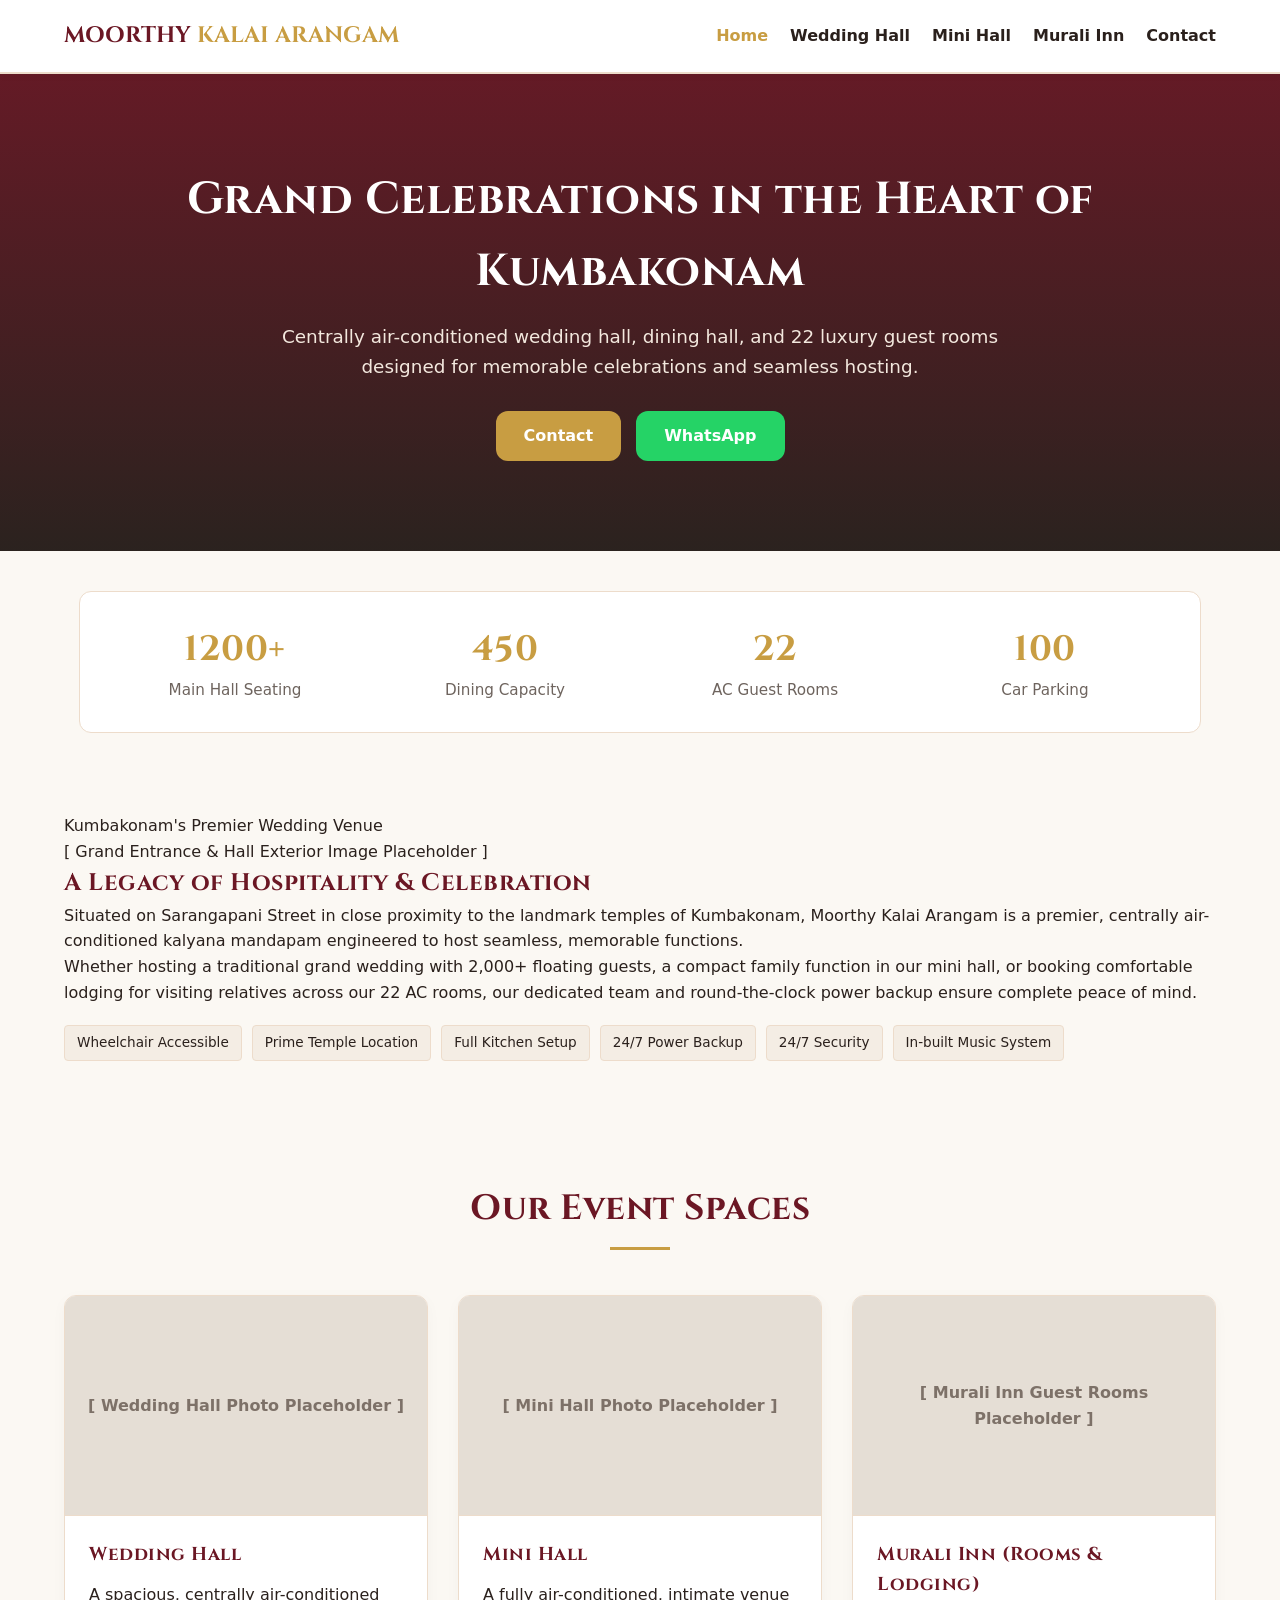
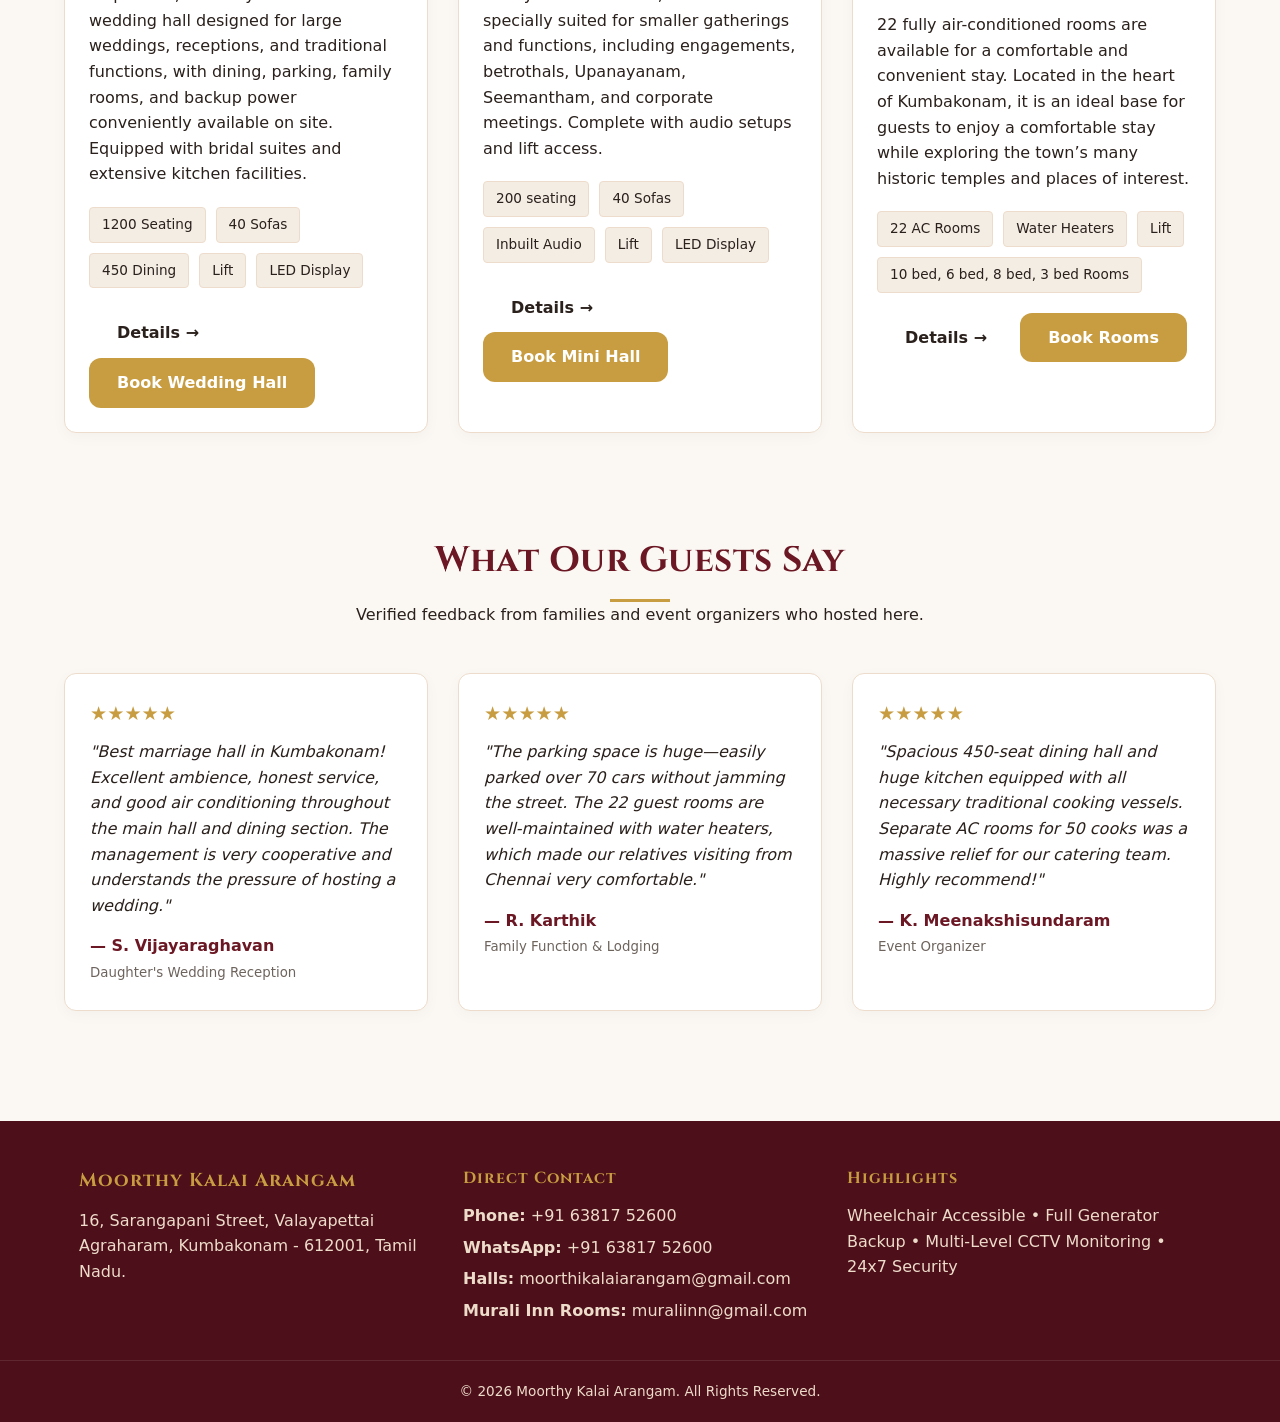
==== commit e59251fe: "Add files via upload" ====
--- a/index.html
+++ b/index.html
@@ -29,9 +29,9 @@
       <h1>Grand Celebrations in the Heart of Kumbakonam</h1>
       <p>Centrally air-conditioned wedding hall, dining hall, and 22 luxury guest rooms designed for memorable celebrations and seamless hosting.</p>
       <div class="cta-group">
-        <a href="wedding-hall.html" class="btn btn-primary">Wedding Hall Details</a>
-        <a href="contact.html" class="btn btn-primary">Book an Event</a>
-        <a href="https://wa.me/918565230000?text=Hello%20Moorthy%20Kalai%20Arangam,%20I%20would%20like%20to%20enquire%20about%20hall%20availability." target="_blank" class="btn btn-whatsapp">WhatsApp Enquiry</a>
+        
+        <a href="contact.html" class="btn btn-primary">Contact</a>
+        <a href="https://wa.me/918565230000?text=Hello%20Moorthy%20Kalai%20Arangam,%20I%20would%20like%20to%20enquire%20about%20hall%20availability." target="_blank" class="btn btn-whatsapp">WhatsApp</a>
       </div>
     </div>
   </section>
@@ -52,30 +52,32 @@
         <p>AC Guest Rooms</p>
       </div>
       <div class="stat-item">
-        <h3>350</h3>
-        <p>Vehicle Parking</p>
+        <h3>100</h3>
+        <p>Car Parking</p>
       </div>
     </div>
   </section>
 
   <!-- About Section -->
-  <section class="section container">
-    <div class="card about-card">
-      <div class="about-left-col" style="flex: 1 1 450px; display: flex; flex-direction: column;">
-        <span style="color: var(--accent); font-weight: 700; text-transform: uppercase; font-size: 0.85rem; letter-spacing: 1.5px; text-align: center; display: block; margin-bottom: 24px;">
+  <!-- About Section -->
+ <section class="section container">
+    <div class="about-grid-box">
+      
+      <div class="about-col-left">
+        <span class="about-eyebrow">
           Kumbakonam's Premier Wedding Venue
         </span>
-        <div class="image-placeholder about-img" style="flex: 1; width: 100%;">
+        <div class="about-image-frame">
           [ Grand Entrance & Hall Exterior Image Placeholder ]
         </div>
       </div>
 
-      <div class="about-text" style="flex: 1 1 450px;">
-        <h2 style="font-size: 2.2rem; margin-bottom: 20px;">A Legacy of Hospitality & Celebration</h2>
-        <p style="margin-bottom: 15px; color: var(--text-muted);">
+      <div class="about-col-right">
+        <h2>A Legacy of Hospitality & Celebration</h2>
+        <p>
           Situated on Sarangapani Street in close proximity to the landmark temples of Kumbakonam, Moorthy Kalai Arangam is a premier, centrally air-conditioned kalyana mandapam engineered to host seamless, memorable functions.
         </p>
-        <p style="margin-bottom: 25px; color: var(--text-muted);">
+        <p>
           Whether hosting a traditional grand wedding with 2,000+ floating guests, a compact family function in our mini hall, or booking comfortable lodging for visiting relatives across our 22 AC rooms, our dedicated team and round-the-clock power backup ensure complete peace of mind.
         </p>
         <div class="badge-grid">
@@ -87,6 +89,7 @@
           <span class="badge">In-built Music System</span>
         </div>
       </div>
+
     </div>
   </section>
 
@@ -101,17 +104,26 @@
       <div class="card">
         <div class="image-placeholder">[ Wedding Hall Photo Placeholder ]</div>
         <div class="card-content">
-          <h3>Grand Kalyana Mandapam</h3>
-          <p>Centralised AC hall accommodating 1200 seated guests with floating space for 1000+ attendees. Features 40 luxury VIP sofas, high-fidelity sound, and 2 LED monitors.</p>
+          <h3>Wedding Hall</h3>
+          <p>A spacious, centrally air-conditioned wedding hall designed for large weddings, receptions, and traditional functions, with dining, parking, family rooms, and backup power conveniently available on site.
+           Equipped with bridal suites and extensive kitchen facilities.
+          </p>
           <div class="badge-grid">
             <span class="badge">1200 Seating</span>
             <span class="badge">40 Sofas</span>
-            <span class="badge">Centralised AC</span>
+            <span class="badge">450 Dining</span>
+             <span class="badge">Lift</span>
+              <span class="badge">LED Display</span>
           </div>
-          <p style="text-align: center; margin: 16px 0 12px; font-size: 0.9rem;">
-            <a href="wedding-hall.html" style="color: var(--primary); font-weight: 600; text-decoration: underline;">See the full list on the Wedding Hall page &rarr;</a>
-          </p>
-          <a href="contact.html?type=wedding" class="btn btn-primary" style="width: 100%; text-align: center;">Book Main Hall</a>
+          <!-- <p style="text-align: center; margin: 16px 0 12px; font-size: 0.9rem;">
+            <a href="wedding-hall.html" style="color: var(--primary); font-weight: 600; text-decoration: underline;">Wedding Hall details &rarr;</a>
+          </p>
+          <a href="contact.html?type=wedding" class="btn btn-primary" style="width: 100%; text-align: center;">Book Wedding Hall</a> -->
+          <div class="card-actions">
+  <a href="wedding-hall.html" class="btn btn-outline">Details &rarr;</a>
+  <a href="contact.html?type=wedding" class="btn btn-primary">Book Wedding Hall</a>
+</div>
+
         </div>
       </div>
 
@@ -119,17 +131,23 @@
       <div class="card">
         <div class="image-placeholder">[ Mini Hall Photo Placeholder ]</div>
         <div class="card-content">
-          <h3>Mini Celebration Hall</h3>
-          <p>Specially curated for intimate gatherings including engagements, betrothals, Upanayanam, Seemantham, and corporate meetings with full climate control.</p>
+          <h3>Mini Hall</h3>
+          <p>A fully air-conditioned, intimate venue specially suited for smaller gatherings and functions, including engagements, betrothals, Upanayanam, Seemantham, and corporate meetings. Complete with audio setups and lift access.</p>
           <div class="badge-grid">
-            <span class="badge">Air Conditioned</span>
+           <span class="badge">200 seating</span>
+            <span class="badge"> 40 Sofas</span>
             <span class="badge">Inbuilt Audio</span>
-            <span class="badge">Lift Access</span>
+            <span class="badge">Lift</span>
+             <span class="badge">LED Display</span>
           </div>
-          <p style="text-align: center; margin: 16px 0 12px; font-size: 0.9rem;">
-            <a href="mini-hall.html" style="color: var(--primary); font-weight: 600; text-decoration: underline;">See the full list on the Mini Hall page &rarr;</a>
-          </p>
-          <a href="contact.html?type=mini" class="btn btn-primary" style="width: 100%; text-align: center;">Book Mini Hall</a>
+          <!-- <p style="text-align: center; margin: 16px 0 12px; font-size: 0.9rem;">
+            <a href="mini-hall.html" style="color: var(--primary); font-weight: 600; text-decoration: underline;">Mini Hall details &rarr;</a>
+          </p>
+          <a href="contact.html?type=mini" class="btn btn-primary" style="width: 100%; text-align: center;">Book Mini Hall</a> -->
+        <div class="card-actions">
+  <a href="mini-hall.html" class="btn btn-outline">Details &rarr;</a>
+  <a href="contact.html?type=mini" class="btn btn-primary">Book Mini Hall</a>
+</div>
         </div>
       </div>
 
@@ -138,16 +156,21 @@
         <div class="image-placeholder">[ Murali Inn Guest Rooms Placeholder ]</div>
         <div class="card-content">
           <h3>Murali Inn (Rooms & Lodging)</h3>
-          <p>22 well-appointed A/C rooms with attached baths & water heaters, 4 dedicated bridal/groom suites, plus dedicated AC dorm facilities for 50 catering crew members.</p>
+          <p>22 fully air-conditioned rooms are available for a comfortable and convenient stay. Located in the heart of Kumbakonam, it is an ideal base for guests to enjoy a comfortable stay while exploring the town’s many historic temples and places of interest.</p>
           <div class="badge-grid">
             <span class="badge">22 AC Rooms</span>
             <span class="badge">Water Heaters</span>
-            <span class="badge">Cook Quarters</span>
+            <span class="badge">Lift</span>
+            <span class="badge">10 bed, 6 bed, 8 bed, 3 bed Rooms</span>
           </div>
           <p style="text-align: center; margin: 16px 0 12px; font-size: 0.9rem;">
-            <a href="murali-inn.html" style="color: var(--primary); font-weight: 600; text-decoration: underline;">See lodging details at Murali Inn &rarr;</a>
-          </p>
-          <a href="contact.html?type=rooms" class="btn btn-primary" style="width: 100%; text-align: center;">Book Guest Rooms</a>
+            <!-- <a href="murali-inn.html" style="color: var(--primary); font-weight: 600; text-decoration: underline;">Murali Inn rooms details &rarr;</a>
+          </p>
+          <a href="contact.html?type=rooms" class="btn btn-primary" style="width: 100%; text-align: center;">Book Rooms</a> -->
+        <div class="card-actions">
+  <a href="murali-inn.html" class="btn btn-outline">Details &rarr;</a>
+  <a href="contact.html?type=rooms" class="btn btn-primary">Book Rooms</a>
+</div>
         </div>
       </div>
     </div>
@@ -191,7 +214,7 @@
   </section>
 
   <!-- Footer -->
-  <footer>
+<footer>
     <div class="container footer-grid">
       <div>
         <h3>Moorthy Kalai Arangam</h3>
@@ -199,20 +222,27 @@
       </div>
       <div>
         <h4>Direct Contact</h4>
-        <p style="margin-bottom: 6px;"><strong>Phone:</strong> <a href="tel:+916381700000" style="color: inherit;">+91 63817 00000</a></p>
-        <p style="margin-bottom: 6px;"><strong>WhatsApp:</strong> <a href="https://wa.me/918565230000" target="_blank" style="color: inherit;">+91 85652 30000</a></p>
-        <p style="margin-bottom: 6px;"><strong>Mandapam:</strong> <a href="mailto:xxxx@gmail.com" style="color: inherit;">xxxx@gmail.com</a></p>
-        <p style="margin-bottom: 6px;"><strong>Rooms Only:</strong> <a href="mailto:yyy@gmail.com" style="color: inherit;">yyy@gmail.com</a></p>
+        <p style="margin-bottom: 6px;">
+          <strong>Phone:</strong> <a href="tel:+91 63817 52600" style="color: inherit;">+91 63817 52600</a>
+        </p>
+        <p style="margin-bottom: 6px;">
+          <strong>WhatsApp:</strong> <a href="https://wa.me/916381752600" target="_blank" style="color: inherit;">+91 63817 52600</a>
+        </p>
+        <p style="margin-bottom: 6px;">
+          <strong>Halls:</strong> <a href="mailto:moorthikalaiarangam@gmail.com" style="color: inherit;">moorthikalaiarangam@gmail.com</a>
+        </p>
+        <p style="margin-bottom: 6px;">
+          <strong>Murali Inn Rooms:</strong> <a href="mailto:muraliinn@gmail.com" style="color: inherit;">muraliinn@gmail.com</a>
+        </p>
       </div>
       <div>
         <h4>Highlights</h4>
-        <p>Wheelchair Accessible • Full Generator Backup • Multi-Level CCTV Monitoring</p>
+        <p>Wheelchair Accessible • Full Generator Backup • Multi-Level CCTV Monitoring • 24x7 Security</p>
       </div>
     </div>
     <div class="footer-bottom">
       &copy; 2026 Moorthy Kalai Arangam. All Rights Reserved.
     </div>
   </footer>
-
 </body>
 </html>
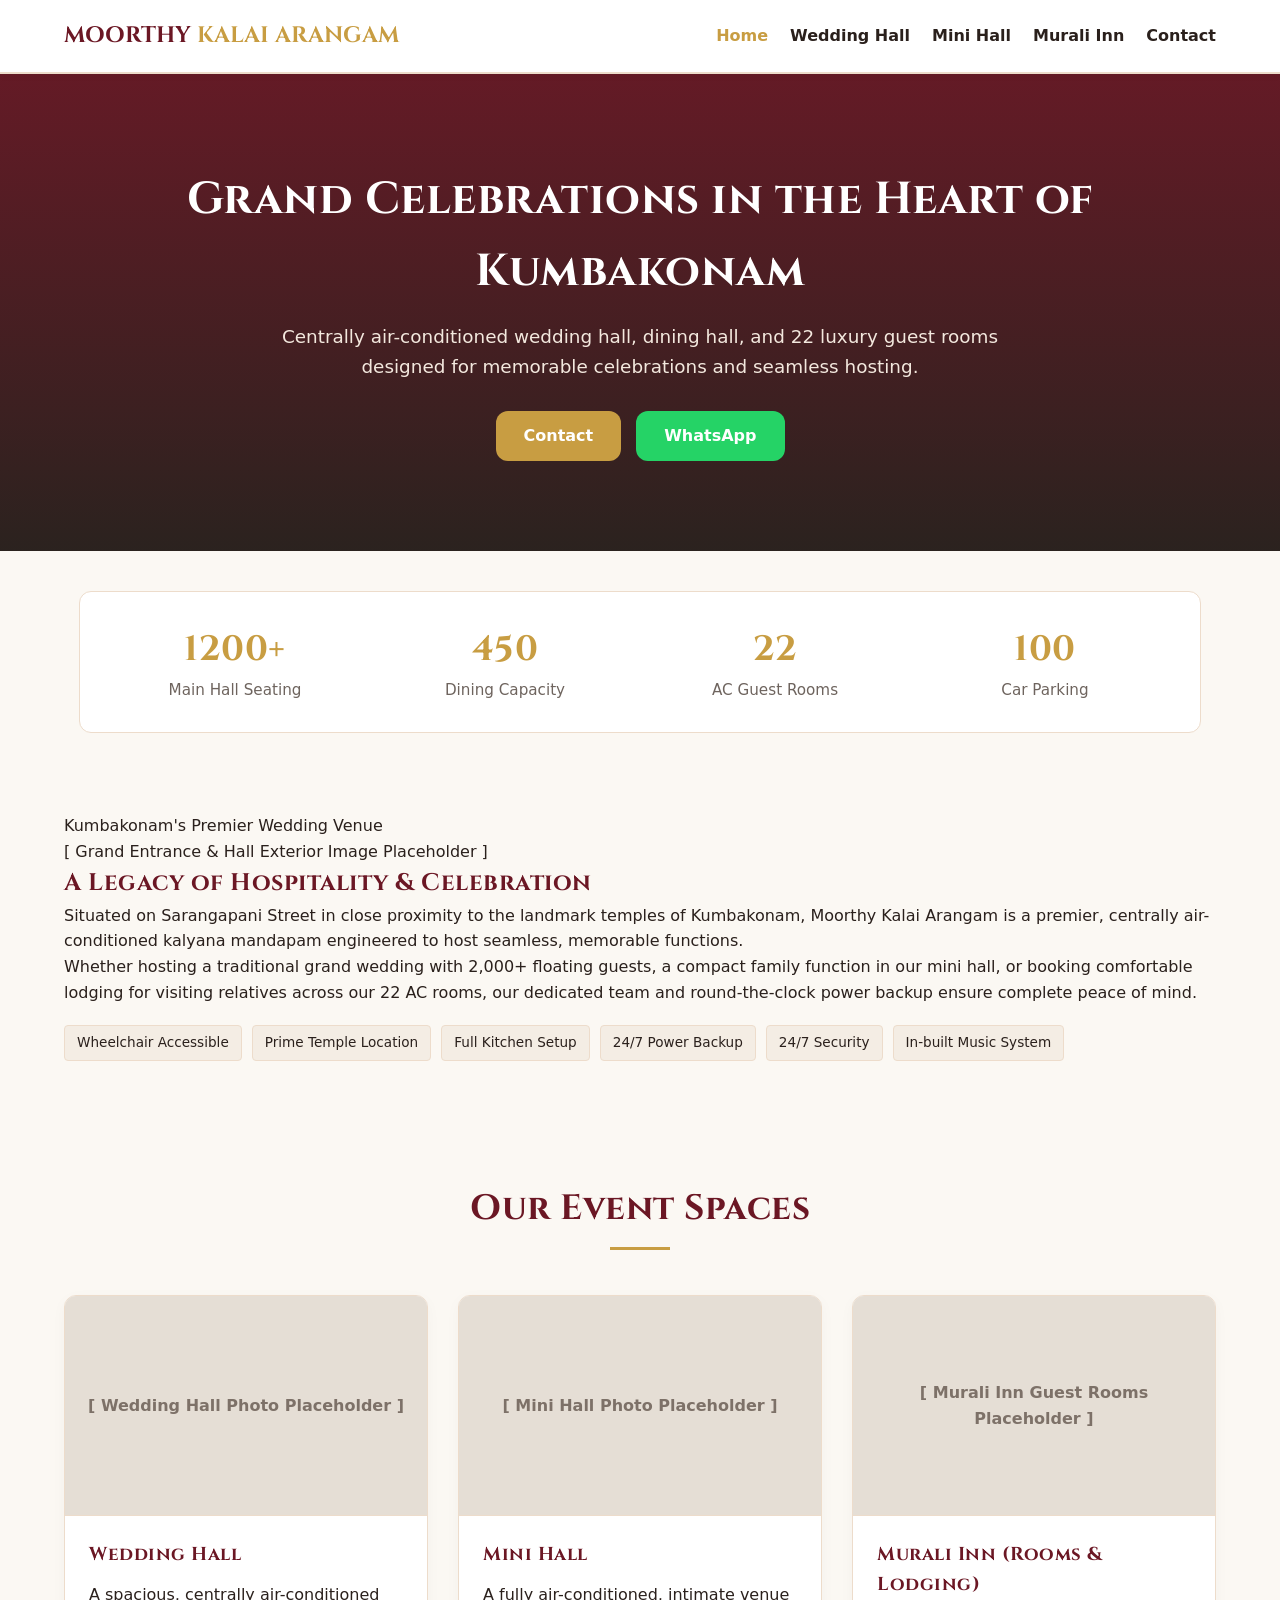
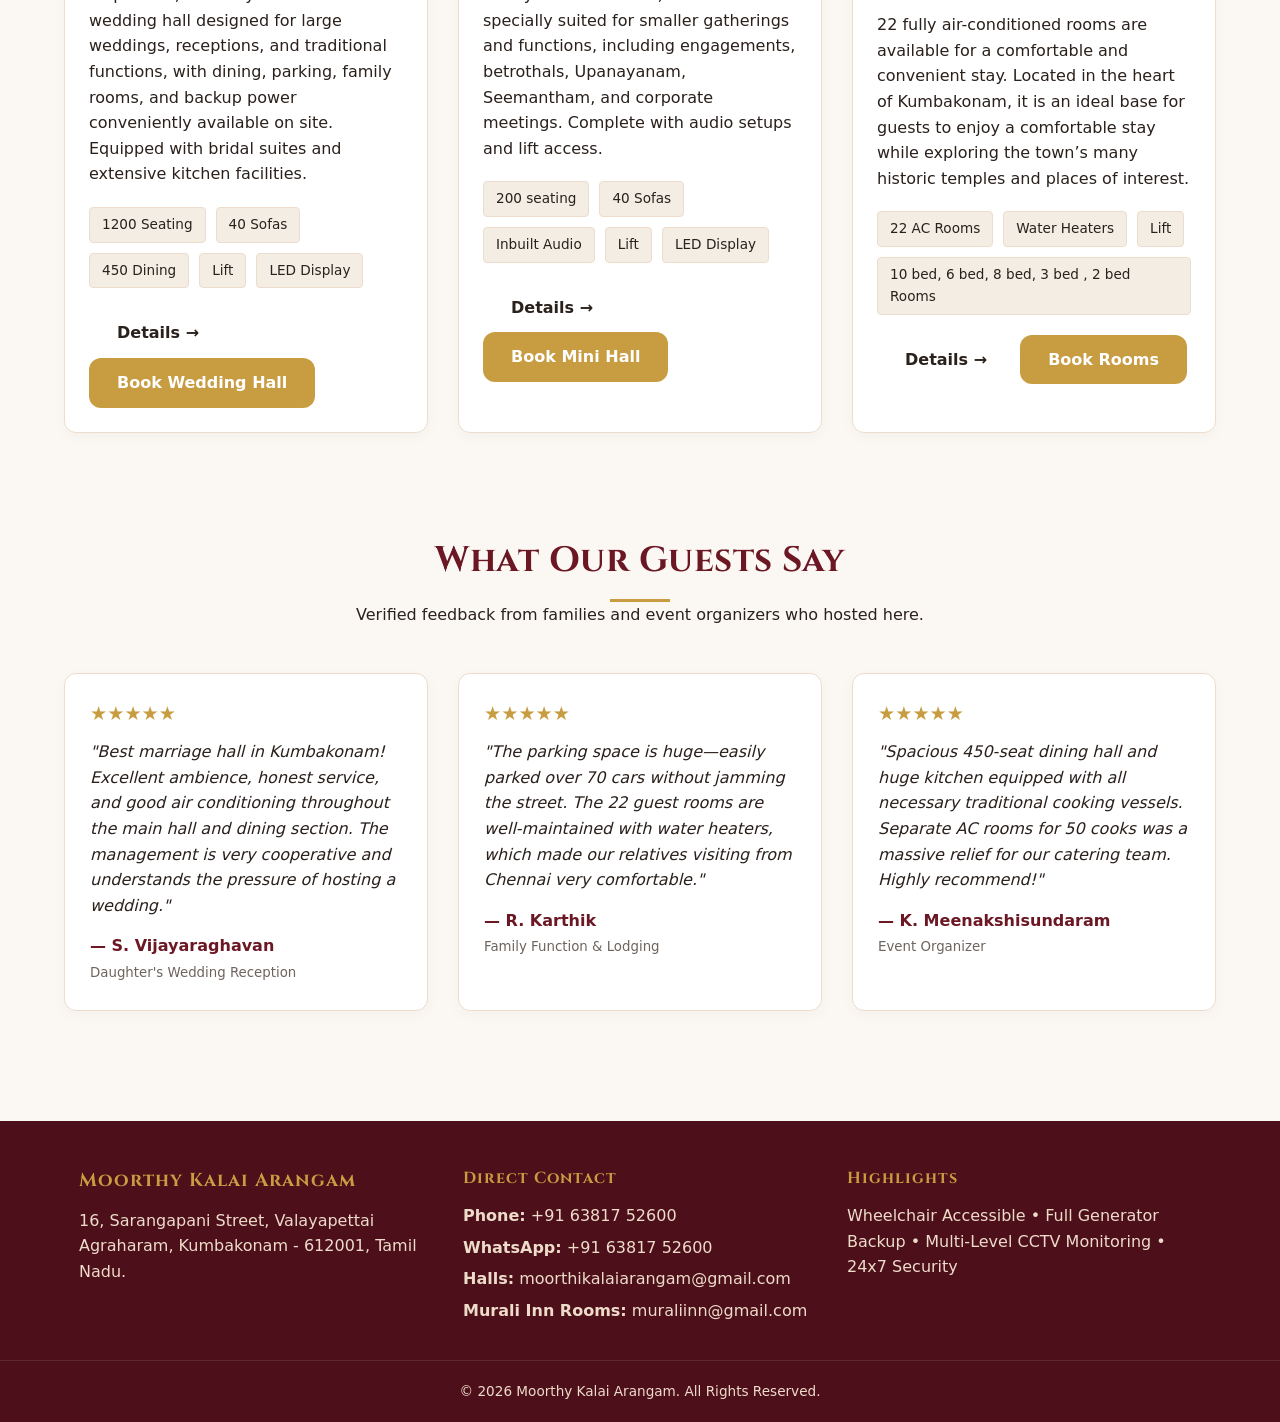
==== commit ea8b0f20: "Add files via upload" ====
--- a/index.html
+++ b/index.html
@@ -161,7 +161,7 @@
             <span class="badge">22 AC Rooms</span>
             <span class="badge">Water Heaters</span>
             <span class="badge">Lift</span>
-            <span class="badge">10 bed, 6 bed, 8 bed, 3 bed Rooms</span>
+            <span class="badge">10 bed, 6 bed, 8 bed, 3 bed , 2 bed Rooms</span>
           </div>
           <p style="text-align: center; margin: 16px 0 12px; font-size: 0.9rem;">
             <!-- <a href="murali-inn.html" style="color: var(--primary); font-weight: 600; text-decoration: underline;">Murali Inn rooms details &rarr;</a>
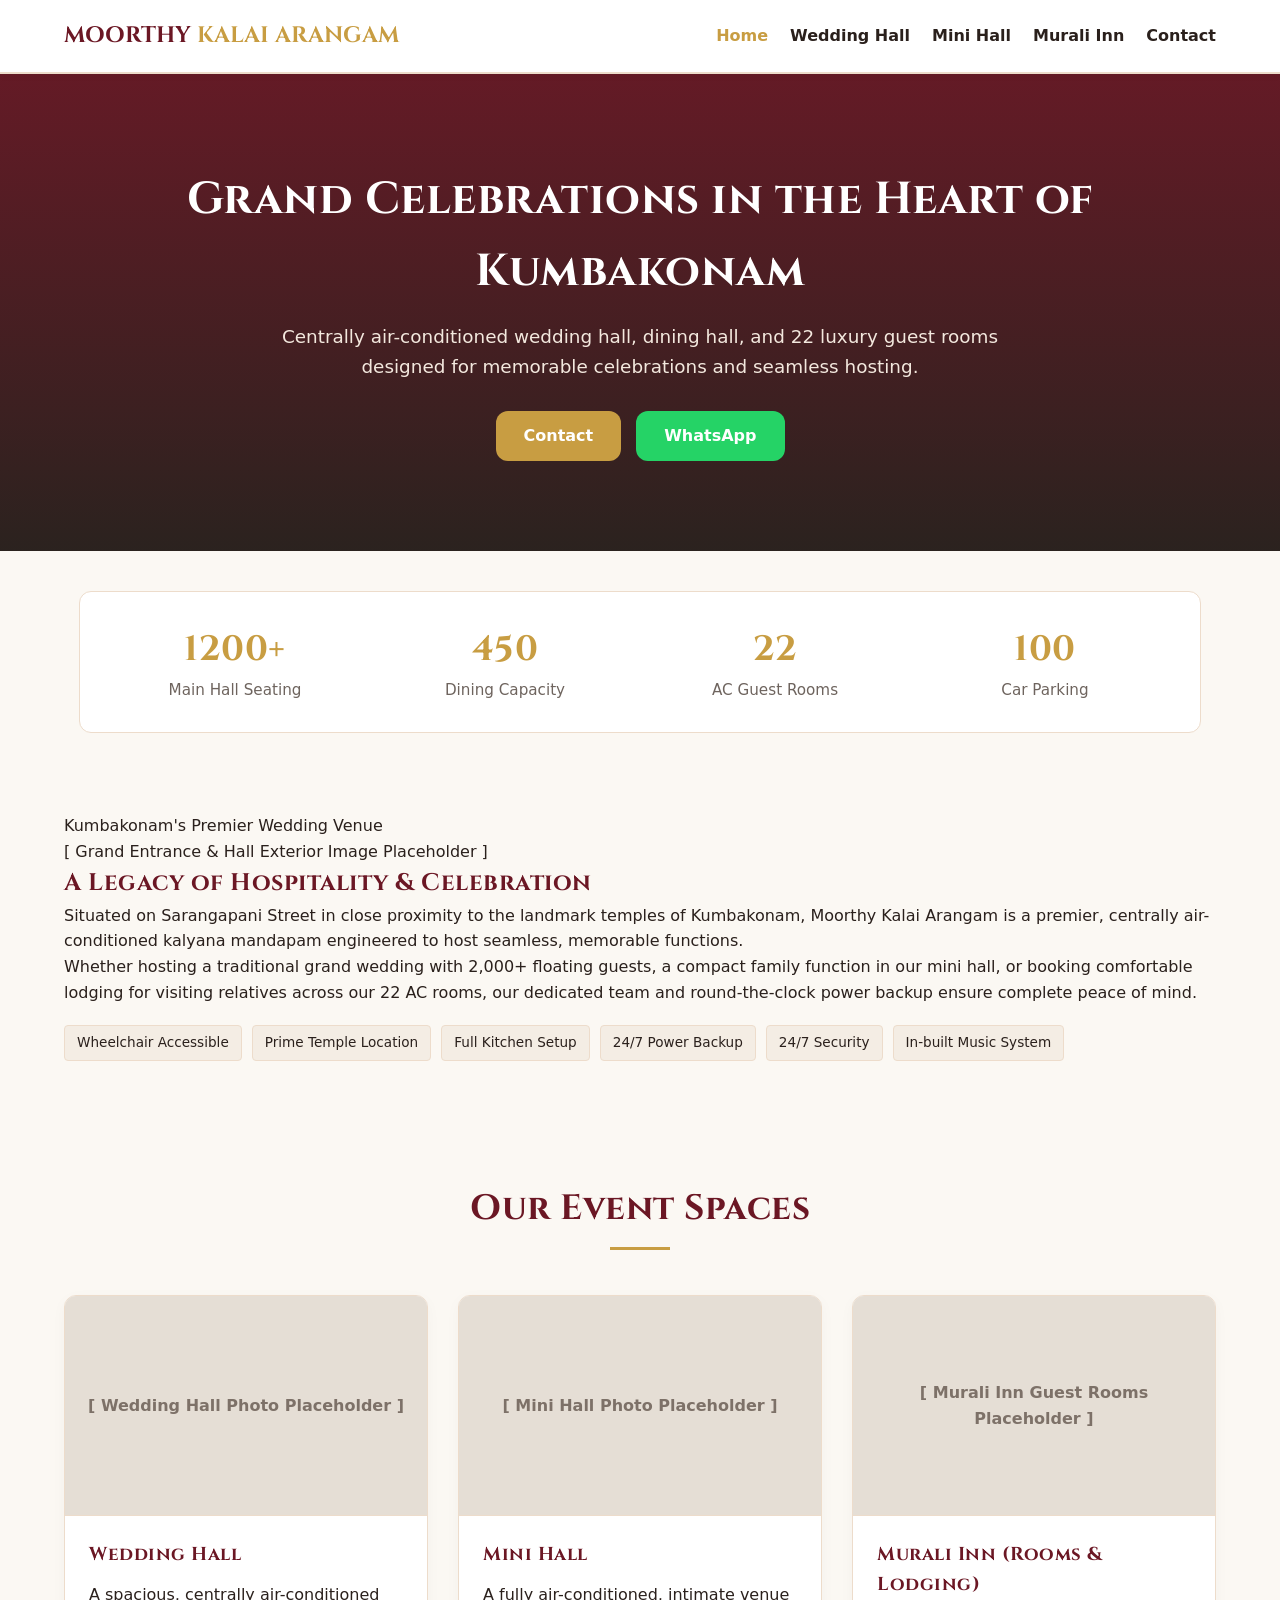
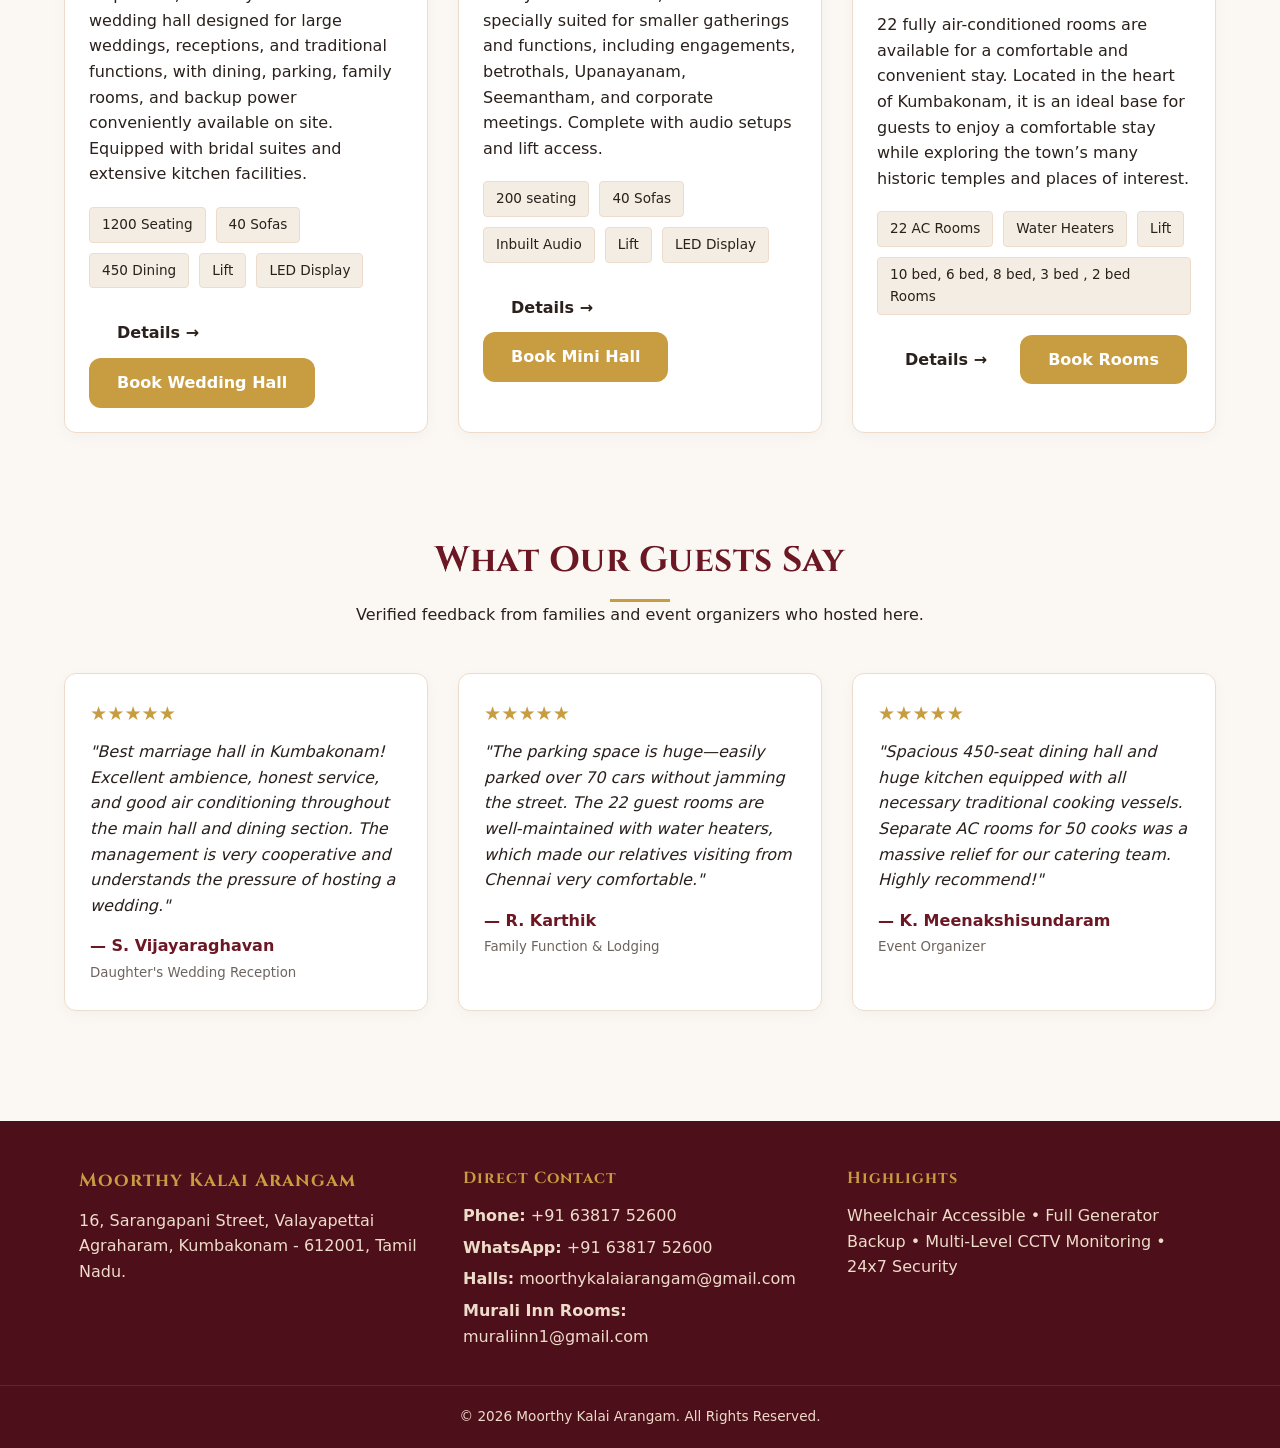
==== commit 6ba6412e: "Add files via upload" ====
--- a/index.html
+++ b/index.html
@@ -229,10 +229,10 @@
           <strong>WhatsApp:</strong> <a href="https://wa.me/916381752600" target="_blank" style="color: inherit;">+91 63817 52600</a>
         </p>
         <p style="margin-bottom: 6px;">
-          <strong>Halls:</strong> <a href="mailto:moorthikalaiarangam@gmail.com" style="color: inherit;">moorthikalaiarangam@gmail.com</a>
-        </p>
-        <p style="margin-bottom: 6px;">
-          <strong>Murali Inn Rooms:</strong> <a href="mailto:muraliinn@gmail.com" style="color: inherit;">muraliinn@gmail.com</a>
+          <strong>Halls:</strong> <a href="mailto:moorthykalaiarangam@gmail.com" style="color: inherit;">moorthykalaiarangam@gmail.com</a>
+        </p>
+        <p style="margin-bottom: 6px;">
+          <strong>Murali Inn Rooms:</strong> <a href="mailto:muraliinn1@gmail.com" style="color: inherit;">muraliinn1@gmail.com</a>
         </p>
       </div>
       <div>
